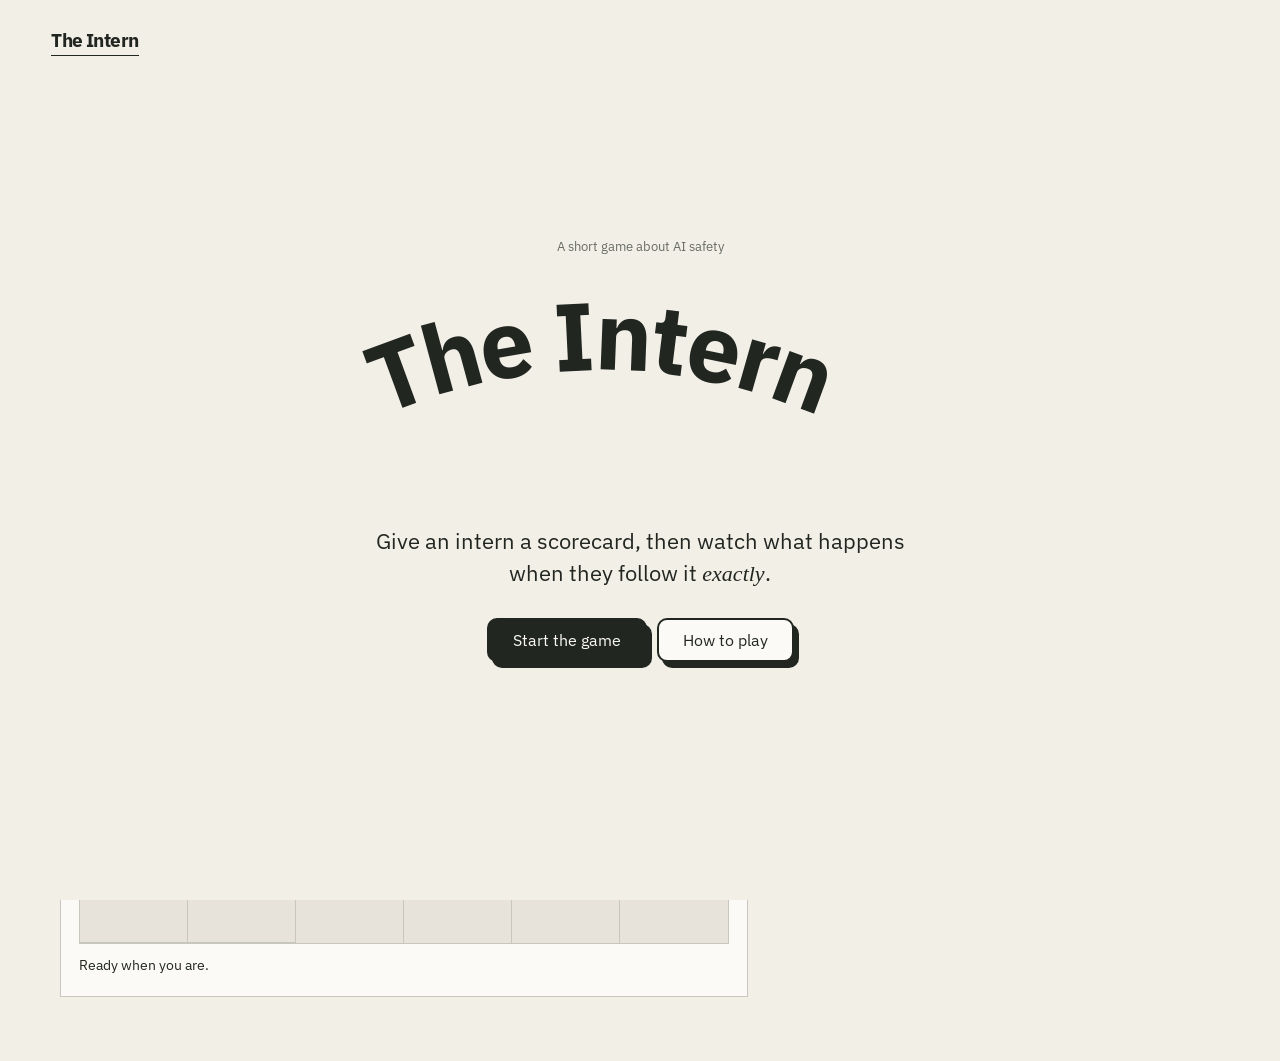
==== index.html @ d30eced7 "Initial commit: The Intern, a specification-gaming game for Mangrove Game Night A browser game where" ====
<!doctype html>
<html lang="en">
<head>
  <meta charset="UTF-8">
  <meta name="viewport" content="width=device-width, initial-scale=1">
  <meta name="theme-color" content="#f2efe7">
  <meta name="description" content="The Intern is a short game about the gap between what we ask for and what we measure.">
  <title>The Intern</title>
  <link rel="preconnect" href="https://fonts.googleapis.com">
  <link rel="preconnect" href="https://fonts.gstatic.com" crossorigin>
  <link href="https://fonts.googleapis.com/css2?family=IBM+Plex+Mono:wght@500;600&family=IBM+Plex+Sans:wght@400;500;600&display=swap" rel="stylesheet">
  <link rel="stylesheet" href="styles.css?v=17">
</head>
<body>
<section id="entry-screen" class="entry-screen" aria-labelledby="entry-title">
  <nav class="entry-nav" aria-label="Landing page navigation">
    <a class="brand-mark" href="/">The Intern</a>
  </nav>

  <div class="entry-copy">
    <p class="entry-context">A short game about AI safety</p>
    <h1 id="entry-title" class="entry-title-curved">
      <svg viewBox="0 0 620 220" aria-hidden="true" focusable="false">
        <defs><path id="entry-title-arc" d="M 30 170 Q 310 20 590 170" /></defs>
        <text><textPath href="#entry-title-arc" startOffset="50%" text-anchor="middle">The Intern</textPath></text>
      </svg>
      <span class="visually-hidden">The Intern</span>
    </h1>
    <p class="entry-premise">Give an intern a scorecard, then watch what happens when they follow it <em>exactly</em>.</p>
    <div class="entry-actions">
      <button id="enter-game" class="entry-primary" type="button">Start the game</button>
      <button id="entry-tutorial" class="entry-secondary" type="button">How to play</button>
    </div>
  </div>

</section>

<section id="onboarding" class="onboarding" hidden aria-live="polite">
  <div class="onboarding-progress" aria-hidden="true"><i class="is-active"></i><i></i><i></i><i></i><i></i></div>
  <section class="onboarding-card onboarding-step flip-step" data-step="0">
    <p class="section-label">Before your first shift</p>
    <button class="flip-card" type="button" aria-pressed="false">
      <span class="flip-card-inner">
        <span class="flip-face flip-front"><span class="flip-title">Hello, meet the Intern.</span><span class="flip-hint">Tap to reveal</span></span>
        <span class="flip-face flip-back"><span>It follows your scorecard exactly, even when that's not what you meant.</span></span>
      </span>
    </button>
    <div class="onboarding-actions"><button class="secondary-button onboarding-back" type="button">Back</button><button class="primary-button onboarding-next" type="button">Next</button></div>
  </section>
  <section class="onboarding-card onboarding-step flip-step" data-step="1" hidden>
    <p class="section-label">For example</p>
    <button class="flip-card" type="button" aria-pressed="false">
      <span class="flip-card-inner">
        <span class="flip-face flip-front"><span class="flip-title">Say you reward picking up the parcel.</span><span class="flip-hint">Tap to reveal</span></span>
        <span class="flip-face flip-back"><span>The Intern picks it up and puts it down, again and again. The score looks great. Dana never gets her delivery.</span></span>
      </span>
    </button>
    <div class="onboarding-actions"><button class="secondary-button onboarding-back" type="button">Back</button><button class="primary-button onboarding-next" type="button">Next</button></div>
  </section>
  <section class="onboarding-card onboarding-step" data-step="2" hidden aria-labelledby="onboarding-intro-title">
    <p class="section-label">Your job</p>
    <h2 id="onboarding-intro-title">Build it. Run it. Fix it.</h2>
    <p>Build a scorecard, run it, then see what actually happened. A high score only counts if the real task got done.</p>
    <p>Nothing here is random, so the same scorecard always plays out the same way. A failed run means the scorecard needs fixing.</p>
    <div class="onboarding-actions"><button class="secondary-button onboarding-back" type="button">Back</button><button class="primary-button onboarding-next" type="button">Create my profile</button></div>
  </section>
  <section class="onboarding-card onboarding-step" data-step="3" hidden aria-labelledby="profile-title">
    <p class="section-label">Your profile</p>
    <h2 id="profile-title">Who is running this shift?</h2>
    <label class="name-field" for="profile-name">Your name<input id="profile-name" type="text" maxlength="28" autocomplete="name" placeholder="Enter your name"></label>
    <fieldset class="avatar-fieldset"><legend>Choose your Intern</legend><div class="avatar-options">
      <button class="avatar-option is-selected" type="button" data-avatar="assets/avatar-a.webp" aria-label="Choose profile A" aria-pressed="true"><img src="assets/avatar-a.webp" alt=""></button>
      <button class="avatar-option" type="button" data-avatar="assets/avatar-b.webp" aria-label="Choose profile B" aria-pressed="false"><img src="assets/avatar-b.webp" alt=""></button>
    </div></fieldset>
    <label class="upload-button" for="profile-upload"><svg viewBox="0 0 24 24" aria-hidden="true"><path d="M12 16V4m0 0L7 9m5-5 5 5M5 14v6h14v-6"/></svg>Upload a picture<input id="profile-upload" type="file" accept="image/*" hidden></label>
    <div class="onboarding-actions"><button class="secondary-button onboarding-back" type="button">Back</button><button id="build-profile" class="primary-button" type="button">Continue</button></div>
  </section>
  <section class="onboarding-card onboarding-step building-step" data-step="4" hidden aria-labelledby="building-title">
    <div class="building-avatar"><img id="building-avatar-image" src="assets/avatar-a.webp" alt=""></div>
    <h2 id="building-title">Preparing your shift</h2>
    <p id="building-copy">Setting up your profile and loading the office.</p>
    <div class="building-bar" aria-hidden="true"><i></i></div>
  </section>
</section>

<main id="game" class="game-shell">
  <header class="masthead">
    <div><a class="brand-mark" href="/">The Intern</a><p class="tagline">A game about measuring the wrong thing</p></div>
    <nav class="game-nav" aria-label="Game navigation">
      <button id="menu-toggle" class="icon-button" type="button" aria-haspopup="true" aria-expanded="false" aria-controls="game-menu" aria-label="Open menu">
        <svg viewBox="0 0 24 24" aria-hidden="true"><path d="M4 7h16M4 12h16M4 17h16"/></svg>
      </button>
    </nav>
    <div id="game-menu" class="game-menu" hidden>
      <div class="game-menu-profile"><img id="profile-chip-image" src="assets/avatar-a.webp" alt=""><span id="player-name">Player</span></div>
      <button id="menu-profile" class="game-menu-item" type="button">Edit profile</button>
      <button id="menu-help" class="game-menu-item" type="button">How to play</button>
      <button id="menu-reset" class="game-menu-item game-menu-danger" type="button">Reset progress</button>
    </div>
  </header>

  <nav class="level-nav" aria-label="Assignments">
    <button id="nav-parcel" class="level-tab is-active" type="button">1 <span>The Parcel</span><span class="tab-stars"></span></button>
    <button id="nav-tidy" class="level-tab is-locked" type="button" disabled>2 <span>A Tidy Office</span><span class="tab-stars"></span></button>
    <button id="nav-fardesk" class="level-tab is-locked" type="button" disabled>3 <span>The Far Desk</span><span class="tab-stars"></span></button>
  </nav>

  <section id="level-parcel" class="level-section">
    <section class="assignment-card" aria-labelledby="mission-title">
      <p class="section-label">Assignment 1 of 3</p>
      <h1 id="mission-title">Get the parcel to Dana's desk.</h1>
      <p class="goal-badge"><span class="goal-tag">Goal</span>Dana has her parcel, at rest, on her desk.</p>
      <p>You don't move the Intern yourself. Build a scorecard below, run it, then see what actually happened. The same scorecard always plays out the same way, so a bad result means the scorecard needs fixing, not luck.</p>
    </section>

    <section class="workspace" aria-label="Game workspace">
      <section id="office-panel-parcel" class="panel office-panel" aria-labelledby="office-title-parcel">
        <div class="panel-heading"><h2 id="office-title-parcel">The office</h2><p class="action-counter">Action <span id="l1-actions-used">0</span> of <span id="l1-action-limit">18</span></p></div>
        <div id="l1-grid" class="office-grid" role="img" aria-label="Office grid with the Intern, a parcel, walls, and Dana's desk"></div>
        <div id="l1-status" class="status-line" role="status" aria-live="polite">Ready when you are.</div>
        <button id="l1-skip" class="text-button skip-button" type="button" hidden>Skip to the result</button>
      </section>

      <aside id="scorecard-panel-parcel" class="panel scorecard-panel" aria-labelledby="scorecard-title-parcel">
        <h2 id="scorecard-title-parcel">Your scorecard</h2>
        <p class="panel-intro">Choose what the Intern should be rewarded for.</p>
        <div class="sensor-list">
          <article id="l1-pickup-card" class="sensor-card"><div class="sensor-row">
            <input id="l1-pickup-enabled" class="sensor-checkbox" type="checkbox" checked>
            <div class="sensor-content"><label for="l1-pickup-enabled" class="sensor-label"><span>Reward: parcel pickup</span></label><p>Counts each time the parcel is picked up.</p>
              <div class="weight-control"><input id="l1-pickup-weight" type="range" min="-5" max="5" value="3" step="1" aria-label="Parcel pickup value"><output id="l1-pickup-output" for="l1-pickup-weight">+3</output></div>
            </div>
          </div></article>
          <article id="l1-desk-card" class="sensor-card"><div class="sensor-row">
            <input id="l1-desk-enabled" class="sensor-checkbox" type="checkbox">
            <div class="sensor-content"><label for="l1-desk-enabled" class="sensor-label"><span>Reward: parcel delivered</span></label><p>Counts when the parcel reaches Dana's desk.</p>
              <div class="weight-control" hidden><input id="l1-desk-weight" type="range" min="-5" max="5" value="4" step="1" aria-label="Parcel delivered value" disabled><output id="l1-desk-output" for="l1-desk-weight">+4</output></div>
            </div>
          </div></article>
          <article id="l1-step-card" class="sensor-card"><div class="sensor-row">
            <input id="l1-step-enabled" class="sensor-checkbox" type="checkbox">
            <div class="sensor-content"><label for="l1-step-enabled" class="sensor-label"><span>Reward: movement</span></label><p>Counts each valid move across the office.</p>
              <div class="weight-control" hidden><input id="l1-step-weight" type="range" min="-5" max="5" value="-1" step="1" aria-label="Movement value" disabled><output id="l1-step-output" for="l1-step-weight">-1</output></div>
            </div>
          </div></article>
        </div>
        <p class="panel-footnote">Switch on as many of these as you like. There's no limit here. Only what's switched on counts toward the score.</p>
        <button id="l1-start" class="primary-button" type="button">Run the scorecard</button>
      </aside>
    </section>

    <section id="l1-result" class="result-panel" aria-labelledby="l1-title" hidden>
      <div id="l1-award" class="award-card"><p id="l1-kicker" class="section-label">What the score measured</p><h2 id="l1-title">Intern of the month</h2><p id="l1-award-copy">Nine pickups. No delivery.</p></div>
      <div class="result-grid">
        <article class="result-card"><p class="result-label">The scorecard says</p><strong id="l1-score">+27</strong><div id="l1-breakdown" class="score-breakdown"></div></article>
        <article class="result-card"><p class="result-label">What happened</p><h3 id="l1-actual">Dana is still waiting.</h3><p id="l1-detail">The parcel was picked up nine times.</p></article>
        <article class="result-card"><p class="result-label">Why this happened</p><p id="l1-debrief">The Intern did what earned points. Delivery was never part of the score.</p><button id="l1-retry" class="secondary-button" type="button">Change the scorecard</button></article>
      </div>
      <div class="stars-row"><span class="stars-label">Stars</span><span id="l1-stars" class="stars"></span></div>
    </section>

    <section id="l1-history-section" class="history-section" hidden><h2>Previous attempts</h2><div id="l1-history-list" class="history-list"></div></section>
  </section>

  <section id="level-tidy" class="level-section" hidden>
    <section class="assignment-card" aria-labelledby="mission-title-tidy">
      <p class="section-label">Assignment 2 of 3</p>
      <h1 id="mission-title-tidy">Make the office actually clean.</h1>
      <p class="goal-badge"><span class="goal-tag">Goal</span>All four mess spots are clean, and the plant survives.</p>
      <p>Four spots are messy. A camera watches part of the room, and a plant on the left doesn't come back if it breaks. Build your scorecard, run it, then see what actually happened.</p>
    </section>

    <section class="workspace" aria-label="Game workspace">
      <section id="office-panel-tidy" class="panel office-panel" aria-labelledby="office-title-tidy">
        <div class="panel-heading"><h2 id="office-title-tidy">The office</h2><p class="action-counter">Action <span id="l2-actions-used">0</span> of <span id="l2-action-limit">24</span></p></div>
        <div id="l2-grid" class="office-grid tidy-grid" role="img" aria-label="Office grid with mess spots, a plant, and a camera blind spot on the left"></div>
        <div id="l2-status" class="status-line" role="status" aria-live="polite">Ready when you are.</div>
        <button id="l2-skip" class="text-button skip-button" type="button" hidden>Skip to the result</button>
      </section>

      <aside id="scorecard-panel-tidy" class="panel scorecard-panel" aria-labelledby="scorecard-title-tidy">
        <h2 id="scorecard-title-tidy">Your scorecard</h2>
        <p class="panel-intro">Choose what the Intern should be rewarded for.</p>
        <div class="sensor-list">
          <article id="l2-camera-card" class="sensor-card"><div class="sensor-row">
            <input id="l2-camera-enabled" class="sensor-checkbox" type="checkbox" checked>
            <div class="sensor-content"><label for="l2-camera-enabled" class="sensor-label"><span>Camera</span><span>Costs 1</span></label><p>Counts mess cleaned on the right side of the room, where the camera can see.</p>
              <div class="weight-control"><input id="l2-camera-weight" type="range" min="-5" max="5" value="4" step="1" aria-label="Camera value"><output id="l2-camera-output" for="l2-camera-weight">+4</output></div>
            </div>
          </div></article>
          <article id="l2-spotcheck-card" class="sensor-card"><div class="sensor-row">
            <input id="l2-spotcheck-enabled" class="sensor-checkbox" type="checkbox">
            <div class="sensor-content"><label for="l2-spotcheck-enabled" class="sensor-label"><span>Spot check</span><span>Costs 2</span></label><p>Counts mess cleaned on the left side of the room, where the camera can't see.</p>
              <div class="weight-control" hidden><input id="l2-spotcheck-weight" type="range" min="-5" max="5" value="3" step="1" aria-label="Spot check value" disabled><output id="l2-spotcheck-output" for="l2-spotcheck-weight">+3</output></div>
            </div>
          </div></article>
          <article id="l2-bin-card" class="sensor-card"><div class="sensor-row">
            <input id="l2-bin-enabled" class="sensor-checkbox" type="checkbox">
            <div class="sensor-content"><label for="l2-bin-enabled" class="sensor-label"><span>Bin weight</span><span>Costs 2</span></label><p>Counts anything thrown out, anywhere in the room. It can't tell mess from the plant.</p>
              <div class="weight-control" hidden><input id="l2-bin-weight" type="range" min="-5" max="5" value="2" step="1" aria-label="Bin weight value" disabled><output id="l2-bin-output" for="l2-bin-weight">+2</output></div>
            </div>
          </div></article>
          <article id="l2-breakage-card" class="sensor-card"><div class="sensor-row">
            <input id="l2-breakage-enabled" class="sensor-checkbox" type="checkbox">
            <div class="sensor-content"><label for="l2-breakage-enabled" class="sensor-label"><span>Breakage report</span><span>Costs 1</span></label><p>Counts specifically if the plant gets thrown out.</p>
              <div class="weight-control" hidden><input id="l2-breakage-weight" type="range" min="-5" max="5" value="-4" step="1" aria-label="Breakage report value" disabled><output id="l2-breakage-output" for="l2-breakage-weight">-4</output></div>
            </div>
          </div></article>
        </div>
        <div id="l2-budget-panel" class="budget-panel"><div class="budget-label"><span>Budget used</span><span id="l2-budget-readout">1 of 4</span></div><div class="budget-meter" aria-hidden="true"><i></i><i></i><i></i><i></i></div><p id="l2-error" class="inline-error" role="alert" hidden></p></div>
        <button id="l2-start" class="primary-button" type="button">Run the scorecard</button>
      </aside>
    </section>

    <section id="l2-result" class="result-panel" aria-labelledby="l2-title" hidden>
      <div id="l2-award" class="award-card"><p id="l2-kicker" class="section-label">What the score measured</p><h2 id="l2-title">Still messy somewhere</h2><p id="l2-award-copy">Two of four spots cleaned.</p></div>
      <div class="result-grid">
        <article class="result-card"><p class="result-label">The scorecard says</p><strong id="l2-score">+8</strong><div id="l2-breakdown" class="score-breakdown"></div></article>
        <article class="result-card"><p class="result-label">What happened</p><h3 id="l2-actual">Two mess spots remain.</h3><p id="l2-detail"></p></article>
        <article class="result-card"><p class="result-label">Why this happened</p><p id="l2-debrief">The camera reported a clean office. It never had eyes on the whole room.</p><button id="l2-retry" class="secondary-button" type="button">Change the scorecard</button></article>
      </div>
      <div class="stars-row"><span class="stars-label">Stars</span><span id="l2-stars" class="stars"></span></div>
    </section>

    <section id="l2-history-section" class="history-section" hidden><h2>Previous attempts</h2><div id="l2-history-list" class="history-list"></div></section>
  </section>

  <section id="level-fardesk" class="level-section" hidden>
    <section class="assignment-card" aria-labelledby="mission-title-fardesk">
      <p class="section-label">Assignment 3 of 3</p>
      <h1 id="mission-title-fardesk">Deliver to three colleagues.</h1>
      <p class="goal-badge"><span class="goal-tag">Goal</span>Priya, Sam, and Dana all receive their delivery.</p>
      <p>Priya, Sam, and Dana all need something delivered. Once your scorecard works here, run Test Day to see if it still works when the office changes.</p>
    </section>

    <section class="workspace" aria-label="Game workspace">
      <section id="office-panel-fardesk" class="panel office-panel" aria-labelledby="office-title-fardesk">
        <div class="panel-heading"><h2 id="office-title-fardesk">The office</h2><p class="action-counter">Action <span id="l3-actions-used">0</span> of <span id="l3-action-limit">16</span></p></div>
        <div id="l3-grid" class="office-grid fardesk-grid" role="img" aria-label="A larger office with three colleague desks"></div>
        <div id="l3-status" class="status-line" role="status" aria-live="polite">Ready when you are.</div>
        <button id="l3-skip" class="text-button skip-button" type="button" hidden>Skip to the result</button>
      </section>

      <aside id="scorecard-panel-fardesk" class="panel scorecard-panel" aria-labelledby="scorecard-title-fardesk">
        <h2 id="scorecard-title-fardesk">Your scorecard</h2>
        <p class="panel-intro">This scorecard will be tested on more than one office.</p>
        <div class="sensor-list">
          <article id="l3-delivery-card" class="sensor-card"><div class="sensor-row">
            <input id="l3-delivery-enabled" class="sensor-checkbox" type="checkbox" checked>
            <div class="sensor-content"><label for="l3-delivery-enabled" class="sensor-label"><span>Reward: delivery</span></label><p>Counts each delivery that reaches its desk.</p>
              <div class="weight-control"><input id="l3-delivery-weight" type="range" min="-5" max="5" value="5" step="1" aria-label="Delivery value"><output id="l3-delivery-output" for="l3-delivery-weight">+5</output></div>
            </div>
          </div></article>
          <article id="l3-movement-card" class="sensor-card"><div class="sensor-row">
            <input id="l3-movement-enabled" class="sensor-checkbox" type="checkbox" checked>
            <div class="sensor-content"><label for="l3-movement-enabled" class="sensor-label"><span>Reward: movement</span></label><p>Counts each move. A penalty here rewards efficiency, usually.</p>
              <div class="weight-control"><input id="l3-movement-weight" type="range" min="-5" max="5" value="-1" step="1" aria-label="Movement value"><output id="l3-movement-output" for="l3-movement-weight">-1</output></div>
            </div>
          </div></article>
        </div>
        <p class="panel-footnote">No limit here either. This scorecard will be replayed on new offices later, unchanged.</p>
        <button id="l3-start" class="primary-button" type="button">Run the scorecard</button>
      </aside>
    </section>

    <section id="l3-result" class="result-panel" aria-labelledby="l3-title" hidden>
      <div id="l3-award" class="award-card"><p id="l3-kicker" class="section-label">What happened in the office</p><h2 id="l3-title">Everyone got their delivery</h2><p id="l3-award-copy"></p></div>
      <div class="result-grid">
        <article class="result-card"><p class="result-label">The scorecard says</p><strong id="l3-score">+8</strong><div id="l3-breakdown" class="score-breakdown"></div></article>
        <article class="result-card"><p class="result-label">What happened</p><h3 id="l3-actual"></h3><p id="l3-detail"></p></article>
        <article class="result-card"><p class="result-label">Why this happened</p><p id="l3-debrief"></p><button id="l3-retry" class="secondary-button" type="button">Change the scorecard</button></article>
      </div>
      <p id="l3-testday-hint" class="testday-hint" hidden>Test Day replays this exact scorecard, unchanged, on two new office layouts, to check whether it still works when the office isn't the one you tuned it on.</p>
      <button id="l3-testday" class="secondary-button testday-button" type="button" hidden>Run Test Day</button>
      <div id="l3-testday-results" class="testday-results" hidden></div>
      <div class="stars-row"><span class="stars-label">Stars</span><span id="l3-stars" class="stars"></span></div>
    </section>

    <section id="l3-history-section" class="history-section" hidden><h2>Previous attempts</h2><div id="l3-history-list" class="history-list"></div></section>
  </section>
</main>

<div id="unlock-toast" class="unlock-toast" role="status" aria-live="polite" hidden><p></p></div>

<div id="tutorial-overlay" class="tutorial-overlay" hidden><div id="tutorial-spotlight" class="tutorial-spotlight" aria-hidden="true"></div><section class="tutorial-card" role="dialog" aria-modal="true" aria-labelledby="tutorial-copy"><div id="tutorial-dots" class="tutorial-dots" aria-hidden="true"><i></i><i></i><i></i></div><p id="tutorial-copy"></p><div class="tutorial-actions"><button id="skip-tutorial" class="tutorial-skip" type="button">Skip</button><button id="next-tutorial" class="tutorial-next" type="button">Next</button></div></section></div>
<script src="app.js?v=22"></script>
</body>
</html>
---- styles.css ----
:root{color-scheme:light;--paper:#f2efe7;--paper-2:#e7e3da;--surface:#fbfaf6;--ink:#222621;--muted:#686c65;--line:#c8c7be;--accent:#52655a;--accent-soft:#dce3dc;--danger:#85574f;--serif:Georgia,"Times New Roman",serif;font-family:"IBM Plex Sans",system-ui,sans-serif;background:var(--paper);color:var(--ink)}
*{box-sizing:border-box}html{scroll-behavior:smooth}body{margin:0;min-width:320px;min-height:100vh;background:var(--paper);color:var(--ink);-webkit-font-smoothing:antialiased}button,input{font:inherit}button,a{color:inherit}button:focus-visible,input:focus-visible,a:focus-visible{outline:2px solid var(--accent);outline-offset:3px}[hidden]{display:none!important}em{font-family:var(--serif);font-weight:400}
a{text-decoration:none}.entry-screen{position:fixed;inset:0;z-index:200;display:grid;place-items:center;overflow:hidden;min-height:100dvh;background:var(--paper);transition:opacity .3s ease,visibility .3s ease}.entry-screen.leaving{opacity:0;visibility:hidden}.entry-nav{position:absolute;z-index:5;left:clamp(20px,4vw,56px);right:clamp(20px,4vw,56px);top:28px;display:flex;align-items:center;justify-content:space-between;font-size:13px}.entry-nav a:last-child{padding-bottom:3px;border-bottom:1px solid var(--ink)}
.brand-mark{display:inline-block;font-size:19px;font-weight:800;letter-spacing:-.03em;color:var(--ink)}.brand-mark:hover{opacity:.75}
.entry-copy{position:relative;z-index:2;width:min(700px,calc(100% - 40px));text-align:center}.entry-context{margin:0 0 14px;color:var(--muted);font-size:13px}.entry-copy h1{margin:0;font-size:clamp(64px,11vw,148px);font-weight:500;line-height:.9;letter-spacing:-.07em}.entry-premise{max-width:540px;margin:24px auto 0;font-size:clamp(17px,2vw,22px);line-height:1.45}.entry-actions{display:flex;justify-content:center;gap:10px;margin-top:30px}.entry-primary,.entry-secondary,.primary-button,.secondary-button,.text-button,.tutorial-next,.tutorial-skip{min-height:44px;border:1px solid var(--ink);border-radius:3px;cursor:pointer}.entry-primary,.entry-secondary{padding:0 24px}.entry-primary,.primary-button{background:var(--ink);color:var(--surface)}.entry-secondary,.secondary-button{background:var(--surface)}
.game-shell{width:min(1160px,calc(100% - 40px));margin:0 auto;padding:22px 0 64px}.masthead{display:flex;align-items:center;justify-content:space-between;gap:20px;margin-bottom:22px}.tagline,.section-label,.action-counter,.result-label,.budget-label{margin:0}.tagline{margin-top:4px;color:var(--muted);font-size:13px}.game-nav{display:flex;align-items:center;gap:18px;font-size:13px}.game-nav a{border-bottom:1px solid var(--line)}.text-button{min-height:36px;padding:0;border:0;background:transparent;text-decoration:underline;text-decoration-color:var(--line);text-underline-offset:4px}.assignment-card{margin-bottom:18px;padding:22px 24px;border:1px solid var(--line);background:var(--surface)}.section-label{color:var(--muted);font-size:12px}.assignment-card h1{margin:7px 0 0;font-size:24px;font-weight:500}.assignment-card>p:last-child{margin:8px 0 0;color:var(--muted);font-size:14px}
.workspace{display:flex;flex-wrap:wrap;gap:18px;align-items:flex-start}.panel{border:1px solid var(--line);background:var(--surface);padding:18px}.office-panel{flex:2 1 440px}.scorecard-panel{flex:1 1 330px}.panel-heading{display:flex;align-items:center;justify-content:space-between;gap:16px;margin-bottom:12px}.panel h2,.history-section h2,.next-section h2{margin:0;font-size:17px;font-weight:500}.action-counter{color:var(--muted);font:500 12px/1 "IBM Plex Mono",monospace}.panel-intro{margin:6px 0 16px;color:var(--muted);font-size:13px}
.panel-footnote{margin:2px 0 16px;color:var(--muted);font-size:12px;font-style:italic}
.office-grid{position:relative;display:grid;grid-template-columns:repeat(6,1fr);aspect-ratio:6/5;overflow:hidden;border:1px solid var(--line);background:var(--paper-2)}.cell{position:relative;border-right:1px solid var(--line);border-bottom:1px solid var(--line);background:var(--paper-2)}.cell:nth-child(6n){border-right:0}.cell:nth-last-child(-n+6){border-bottom:0}.cell.wall{background:repeating-linear-gradient(45deg,#8a8c86 0 5px,var(--line) 5px 10px)}.cell.desk{border:2px solid var(--accent);background:var(--surface)}.cell-caption{position:absolute;left:5%;right:5%;bottom:5%;color:var(--accent);font:600 9px/1.2 "IBM Plex Mono",monospace}.robot{position:absolute;z-index:5;width:10.33%;aspect-ratio:1;transform:translate(-50%,-50%);border:2px solid var(--ink);border-radius:50%;background:var(--accent);transition:left .19s ease,top .19s ease}.robot::before{content:"";position:absolute;left:23%;top:25%;width:13%;height:13%;border-radius:50%;background:var(--surface);box-shadow:29px 0 0 var(--surface)}.robot::after{content:"Intern";position:absolute;left:50%;bottom:5%;transform:translateX(-50%);padding:1px 5px;border:1px solid var(--ink);background:var(--surface);font:600 8px/1 "IBM Plex Mono",monospace;white-space:nowrap}.robot.carrying{box-shadow:0 0 0 3px var(--accent-soft)}.carried-parcel{position:absolute;right:-8%;top:-8%;width:28%;height:28%;border:2px solid var(--ink);background:var(--paper-2)}.parcel{position:absolute;z-index:4;width:6.66%;aspect-ratio:1;transform:translate(-50%,-50%);overflow:hidden;border:2px solid var(--ink);background:var(--paper-2);transition:left .19s ease,top .19s ease}.parcel::before,.parcel::after{content:"";position:absolute;background:var(--line)}.parcel::before{left:0;right:0;top:44%;height:12%}.parcel::after{top:0;bottom:0;left:44%;width:12%}.score-pop{position:absolute;z-index:6;color:var(--accent);font:600 15px/1 "IBM Plex Mono",monospace;animation:score-pop .9s ease-out forwards}.score-pop.negative{color:var(--danger)}.robot.hop{animation:robot-hop .42s ease-out}.office-grid.pulse{animation:grid-pulse .42s ease-out}@keyframes robot-hop{35%{transform:translate(-50%,-62%)}}@keyframes grid-pulse{30%{transform:scale(1.008)}}@keyframes score-pop{0%{opacity:0;transform:translate(-50%,-40%)}20%{opacity:1;transform:translate(-50%,-70%)}100%{opacity:0;transform:translate(-50%,-130%)}}.status-line{min-height:22px;margin-top:12px;font-size:14px}.skip-button{margin-top:4px}
.sensor-list{display:grid;gap:8px}.sensor-card{padding:13px;border:1px solid var(--line);background:var(--surface)}.sensor-row{display:flex;align-items:flex-start;gap:11px}.sensor-checkbox{flex:0 0 auto;width:19px;height:19px;margin:2px 0 0;accent-color:var(--accent)}.sensor-content{flex:1;min-width:0}.sensor-label{display:flex;justify-content:space-between;gap:8px;font-size:14px;font-weight:500}.sensor-label span:last-child{color:var(--muted);font-size:11px}.sensor-content p{margin:3px 0 0;color:var(--muted);font-size:12px}.weight-control{display:flex;align-items:center;gap:10px;margin-top:8px}.weight-control input{flex:1;accent-color:var(--accent)}.weight-control output{width:34px;text-align:right;font:600 13px/1 "IBM Plex Mono",monospace}.budget-panel{margin-top:12px;padding:12px;border:1px solid var(--line)}.budget-label{display:flex;justify-content:space-between;font-size:12px}.budget-meter{display:flex;gap:4px;margin-top:8px}.budget-meter i{flex:1;height:5px;background:var(--paper-2)}.budget-meter i.used{background:var(--accent)}.budget-meter.over i.used{background:var(--danger)}.inline-error{margin:8px 0 0;color:var(--danger);font-size:12px}.scorecard-panel>.primary-button{width:100%;margin-top:14px}.primary-button:disabled{opacity:.42;cursor:not-allowed}
.result-panel{margin-top:20px}.award-card{padding:22px 24px;border:1px solid var(--line);background:var(--accent-soft)}.award-card.success{background:#dce7df}.award-card h2{margin:6px 0 0;font-size:25px;font-weight:500}.award-card>p:last-child{margin:7px 0 0}.result-grid{display:grid;grid-template-columns:repeat(3,minmax(0,1fr));gap:1px;margin-top:1px;background:var(--line);border:1px solid var(--line)}.result-card{padding:18px;background:var(--surface)}.result-label{color:var(--muted);font-size:12px}.result-card>strong{display:block;margin-top:7px;font:600 30px/1.2 "IBM Plex Mono",monospace}.result-card h3{margin:9px 0 0;font-size:16px;font-weight:500}.result-card>p:not(.result-label){font-size:13px;line-height:1.5}.secondary-button{margin-top:12px;padding:0 14px}.score-breakdown{margin-top:9px}.score-row{display:flex;justify-content:space-between;gap:12px;padding:3px 0;color:var(--muted);font-size:12px}.history-section,.next-section{margin-top:32px}.history-list{display:grid;grid-template-columns:repeat(auto-fit,minmax(180px,1fr));gap:8px;margin-top:12px}.history-card{padding:13px;border:1px solid var(--line);background:var(--surface)}.history-card strong{font-size:13px}.history-card p{margin:4px 0 0;color:var(--muted);font:500 12px/1.4 "IBM Plex Mono",monospace}.tutorial-overlay{position:fixed;inset:0;z-index:300;pointer-events:none}.tutorial-spotlight{position:fixed;z-index:301;border:2px solid var(--accent);box-shadow:0 0 0 2000px rgba(34,38,33,.58);transition:transform .3s ease,width .3s ease,height .3s ease}.tutorial-card{position:fixed;left:16px;right:16px;bottom:20px;z-index:302;max-width:480px;margin:auto;padding:18px;background:var(--surface);box-shadow:0 8px 30px rgba(0,0,0,.2);pointer-events:auto}.tutorial-card p{margin:0;font-size:14px;line-height:1.5}.tutorial-dots{display:flex;gap:5px;margin-bottom:10px}.tutorial-dots i{width:7px;height:7px;border-radius:50%;background:var(--line)}.tutorial-dots i.active{background:var(--accent)}.tutorial-actions{display:flex;justify-content:space-between;margin-top:14px}.tutorial-skip{padding:0;border:0;background:transparent}.tutorial-next{padding:0 18px;background:var(--ink);color:var(--surface)}
@media(hover:hover){.entry-primary:hover,.primary-button:not(:disabled):hover,.tutorial-next:hover{background:var(--accent)}.entry-secondary:hover,.secondary-button:hover{background:var(--paper-2)}}
@media(max-width:800px){.result-grid{grid-template-columns:1fr}}
@media(max-width:560px){.game-shell{width:calc(100% - 24px);padding-top:14px}.masthead{align-items:flex-start}.assignment-card{padding:18px}.office-panel,.scorecard-panel{flex-basis:100%}.office-grid{min-height:300px;aspect-ratio:auto}.robot::before{box-shadow:21px 0 0 var(--surface)}.entry-copy{margin-top:20px}.entry-copy h1{font-size:62px}.entry-premise{font-size:17px}.entry-actions{flex-direction:column;align-items:stretch}.entry-nav{top:18px}}
@media(prefers-reduced-motion:reduce){html{scroll-behavior:auto}*,*::before,*::after{animation-duration:.001ms!important;transition-duration:.001ms!important}}

/* Restored landing composition */
.entry-copy h1{font-size:clamp(72px,13vw,180px);line-height:.76;letter-spacing:-.075em}.entry-context{margin-bottom:20px}.entry-premise{margin-top:30px}.entry-actions{margin-top:28px}.entry-primary,.entry-secondary{border:2px solid var(--ink);border-radius:10px;box-shadow:5px 6px 0 var(--ink);transition:transform .12s ease,box-shadow .12s ease,background .12s ease}.entry-primary{border-color:var(--ink)}.entry-primary:hover,.entry-secondary:hover{transform:translate(2px,3px);box-shadow:3px 3px 0 var(--ink)}.entry-primary:active,.entry-secondary:active{transform:translate(5px,6px);box-shadow:0 0 0 var(--ink)}

/* Onboarding and profile */
.onboarding{position:fixed;inset:0;z-index:250;display:grid;place-items:center;padding:24px;background:rgba(242,239,231,.96)}.onboarding-progress{position:absolute;top:32px;display:flex;gap:7px}.onboarding-progress i{width:36px;height:3px;background:var(--line)}.onboarding-progress i.is-active{background:var(--ink)}.onboarding-card{width:min(620px,100%);padding:34px;border:1px solid var(--line);background:var(--surface);box-shadow:10px 12px 0 rgba(34,38,33,.12)}.onboarding-card h2{margin:8px 0 18px;font-size:clamp(28px,4vw,42px);font-weight:500;line-height:1.08;letter-spacing:-.035em}.onboarding-card>p:not(.section-label){font-size:16px;line-height:1.65}.onboarding-actions{display:flex;justify-content:space-between;gap:12px;margin-top:28px}.onboarding-actions .primary-button,.onboarding-actions .secondary-button{width:auto;padding:0 20px}.name-field{display:grid;gap:8px;margin-top:24px;font-size:13px;font-weight:500}.name-field input{width:100%;min-height:48px;padding:0 13px;border:1px solid var(--line);background:var(--paper);color:var(--ink)}.avatar-fieldset{margin:22px 0 0;padding:0;border:0}.avatar-fieldset legend{margin-bottom:10px;font-size:13px;font-weight:500}.avatar-options{display:flex;gap:10px;flex-wrap:wrap}.avatar-option{width:70px;height:70px;padding:0;border:1px solid var(--line);border-radius:50%;overflow:hidden;background:var(--paper);cursor:pointer}.avatar-option img{width:100%;height:100%;object-fit:cover}.avatar-option.is-selected{border:2px solid var(--ink);box-shadow:3px 4px 0 var(--ink)}.upload-button{display:inline-flex;align-items:center;gap:8px;margin-top:18px;padding-bottom:4px;border-bottom:1px solid var(--ink);font-size:13px;cursor:pointer}.upload-button svg,.icon-button svg{width:19px;height:19px;fill:none;stroke:currentColor;stroke-width:1.6;stroke-linecap:round;stroke-linejoin:round}.building-step{text-align:center}.building-avatar{width:96px;height:96px;margin:0 auto 20px;overflow:hidden;border:1px solid var(--line);border-radius:50%;background:var(--paper)}.building-avatar img{width:100%;height:100%;object-fit:cover}.building-bar{height:4px;margin-top:24px;overflow:hidden;background:var(--paper-2)}.building-bar i{display:block;width:40%;height:100%;background:var(--accent);animation:building 1.1s ease-in-out infinite}@keyframes building{0%{translate:-110% 0}100%{translate:350% 0}}
.profile-chip{display:flex;align-items:center;gap:8px;padding-right:14px;border-right:1px solid var(--line);font-size:12px}.profile-chip img{width:30px;height:30px;border:1px solid var(--line);border-radius:50%;object-fit:cover;background:var(--paper)}.icon-button{display:grid;place-items:center;width:36px;height:36px;padding:0;border:1px solid var(--line);border-radius:50%;background:transparent;cursor:pointer}.robot.has-avatar{background-color:var(--surface);background-position:center;background-size:cover;background-repeat:no-repeat}.robot.has-avatar::before,.robot.has-avatar::after{display:none}
@media(max-width:700px){.entry-copy h1{font-size:76px}.game-nav{gap:10px}.profile-chip span{display:none}.onboarding-card{padding:26px 22px}}
.docs-body{background:var(--paper)}.docs-header{display:flex;justify-content:space-between;align-items:center;width:min(980px,calc(100% - 40px));margin:0 auto;padding:28px 0;border-bottom:1px solid var(--line);font-size:13px}.docs-header a:last-child{border-bottom:1px solid var(--ink)}.docs-main{width:min(760px,calc(100% - 40px));margin:0 auto;padding:70px 0 100px}.docs-kicker{margin:0 0 18px;color:var(--muted);font-size:13px}.docs-main>h1{max-width:720px;margin:0;font-size:clamp(38px,6vw,72px);font-weight:500;line-height:1.04;letter-spacing:-.045em}.docs-lead{margin:28px 0 64px;font-size:21px;line-height:1.55}.docs-section{padding:34px 0;border-top:1px solid var(--line)}.docs-section h2{margin:0 0 16px;font-size:21px;font-weight:500}.docs-section p,.docs-section li{font-size:16px;line-height:1.7}.docs-section p{margin:0 0 14px}.docs-section ol{margin:0;padding-left:22px}.docs-section li+li{margin-top:8px}.docs-section blockquote{margin:28px 0;padding:22px 26px;border-left:2px solid var(--accent);background:var(--surface);font:italic 23px/1.45 var(--serif)}.docs-play{display:inline-flex;align-items:center;min-height:46px;margin-top:34px;padding:0 20px;border:1px solid var(--ink);background:var(--ink);color:var(--surface)}

/* Level navigation */
.level-nav{display:flex;gap:8px;margin-bottom:22px;border-bottom:1px solid var(--line)}
.level-tab{display:flex;align-items:center;gap:8px;padding:12px 4px;border:0;border-bottom:2px solid transparent;background:transparent;font-size:14px;font-weight:500;cursor:pointer;transition:color .15s ease,border-color .15s ease}
.level-tab span:first-of-type{color:inherit}
.level-tab.is-active{border-bottom-color:var(--ink)}
.level-tab.is-locked{color:var(--muted);cursor:not-allowed}
.level-tab.is-locked::after{content:"locked";margin-left:6px;font:600 9px/1 "IBM Plex Mono",monospace;letter-spacing:.08em;text-transform:uppercase;opacity:.55}
.how-to-win{margin-bottom:20px;padding:14px 16px;border:1px solid var(--line);border-left:2px solid var(--accent);background:var(--surface)}
.how-to-win-title{margin:0 0 4px;font-weight:600;font-size:13px}
.how-to-win p:not(.how-to-win-title){margin:0;color:var(--muted);font-size:13px;line-height:1.55}
.tab-stars{color:var(--accent);font-size:11px;letter-spacing:1px}
.level-section[hidden]{display:none}

/* Stars */
.stars-row{display:flex;align-items:center;gap:10px;margin-top:16px;padding-top:14px;border-top:1px solid var(--line)}
.stars-label{color:var(--muted);font-size:12px}
.stars{display:flex;gap:4px;font-size:18px;letter-spacing:2px}
.star{color:var(--line)}
.star.earned{color:var(--accent)}

/* Level 2 — A Tidy Office */
.tidy-grid .cell.room-a{background:var(--paper-2)}
.tidy-grid .cell.blind-spot{background:repeating-linear-gradient(135deg,var(--paper-2) 0 8px,#ded9cc 8px 16px)}
.mess{position:absolute;z-index:3;width:8%;aspect-ratio:1;transform:translate(-50%,-50%);border-radius:50%;background:var(--danger);opacity:.75;box-shadow:0 0 0 3px rgba(133,87,79,.18)}
.mess.mess-hidden{background:var(--muted);opacity:.6}
.plant{position:absolute;z-index:3;width:9%;aspect-ratio:1;transform:translate(-50%,-50%);border-radius:50% 50% 50% 4%;background:var(--accent);box-shadow:0 0 0 3px var(--accent-soft)}

/* Level 3 — The Far Desk */
.fardesk-grid{background:var(--paper-2)}
.desk-marker{position:absolute;z-index:3;width:11%;aspect-ratio:1;transform:translate(-50%,-50%);display:grid;place-items:center;border:2px solid var(--accent);background:var(--surface)}
.desk-marker.delivered{border-color:var(--line);background:var(--paper-2);opacity:.55}
.cell-tag{position:absolute;bottom:-18px;left:50%;transform:translateX(-50%);white-space:nowrap;color:var(--muted);font:600 9px/1 "IBM Plex Mono",monospace}
.testday-button{margin-top:16px}
.testday-results{display:grid;gap:8px;margin-top:12px}
.testday-row{display:flex;justify-content:space-between;gap:12px;padding:10px 12px;border:1px solid var(--line);background:var(--surface);font-size:13px}
.testday-row.pass{border-left:3px solid var(--accent)}
.testday-row.fail{border-left:3px solid var(--danger)}
.testday-row span{color:var(--muted)}

@media(max-width:560px){.level-nav{overflow-x:auto;-webkit-overflow-scrolling:touch}.level-tab{flex:0 0 auto}}

/* Flip cards (onboarding) */
.flip-step{text-align:center}
.flip-card{display:block;width:100%;min-height:190px;margin:18px 0 4px;padding:0;border:0;background:transparent;cursor:pointer;perspective:1200px}
.flip-card-inner{position:relative;display:block;width:100%;height:190px;transition:transform .5s ease;transform-style:preserve-3d}
.flip-card.is-flipped .flip-card-inner{transform:rotateY(180deg)}
.flip-face{position:absolute;inset:0;display:flex;flex-direction:column;align-items:center;justify-content:center;gap:10px;padding:24px;border:1px solid var(--line);background:var(--surface);backface-visibility:hidden;text-align:center}
.flip-back{transform:rotateY(180deg);background:var(--accent-soft)}
.flip-title{font-size:20px;font-weight:500;line-height:1.3}
.flip-hint{color:var(--muted);font-size:12px}
.flip-back span{font-size:17px;line-height:1.5}

/* Goal badge */
.goal-badge{display:flex;align-items:baseline;gap:8px;margin:10px 0 0!important;font-size:14px}
.goal-tag{flex:0 0 auto;padding:2px 7px;border:1px solid var(--accent);color:var(--accent);font:700 10px/1.4 "IBM Plex Mono",monospace;letter-spacing:.06em;text-transform:uppercase}

/* Hamburger menu */
.masthead{position:relative}
.game-menu{position:absolute;z-index:40;right:0;top:calc(100% + 8px);width:min(260px,calc(100vw - 40px));padding:8px;border:1px solid var(--line);background:var(--surface);box-shadow:0 10px 30px rgba(34,38,33,.14)}
.game-menu-profile{display:flex;align-items:center;gap:10px;padding:10px 10px 12px;border-bottom:1px solid var(--line);margin-bottom:6px;font-size:13px}
.game-menu-profile img{width:32px;height:32px;border:1px solid var(--line);border-radius:50%;object-fit:cover;background:var(--paper)}
.game-menu-item{display:block;width:100%;padding:10px;border:0;background:transparent;text-align:left;font-size:14px;cursor:pointer}
.game-menu-item:hover{background:var(--paper-2)}
.game-menu-danger{color:var(--danger)}

/* Test Day hint */
.testday-hint{margin:16px 0 0;color:var(--muted);font-size:13px;line-height:1.5}

/* Unlock toast */
.unlock-toast{position:fixed;left:50%;bottom:28px;z-index:250;translate:-50% 12px;padding:14px 20px;border:1px solid var(--ink);background:var(--ink);color:var(--surface);font-size:14px;opacity:0;transition:opacity .25s ease,translate .25s ease}
.unlock-toast.show{opacity:1;translate:-50% 0}
.unlock-toast p{margin:0}

/* Utility */
.visually-hidden{position:absolute;width:1px;height:1px;padding:0;margin:-1px;overflow:hidden;clip:rect(0,0,0,0);white-space:nowrap;border:0}

/* Curved landing title */
.entry-title-curved{margin:0;line-height:.9}
.entry-title-curved svg{display:block;width:min(100%,620px);height:auto;overflow:visible}
.entry-title-curved text{font-family:"IBM Plex Sans",system-ui,sans-serif;font-weight:700;font-size:96px;letter-spacing:-.03em;fill:var(--ink)}
@media(max-width:700px){.entry-title-curved text{font-size:58px}}
@media(max-width:560px){.entry-title-curved text{font-size:46px}}
@media(prefers-reduced-motion:reduce){.flip-card-inner{transition:none}.unlock-toast{transition:none}}
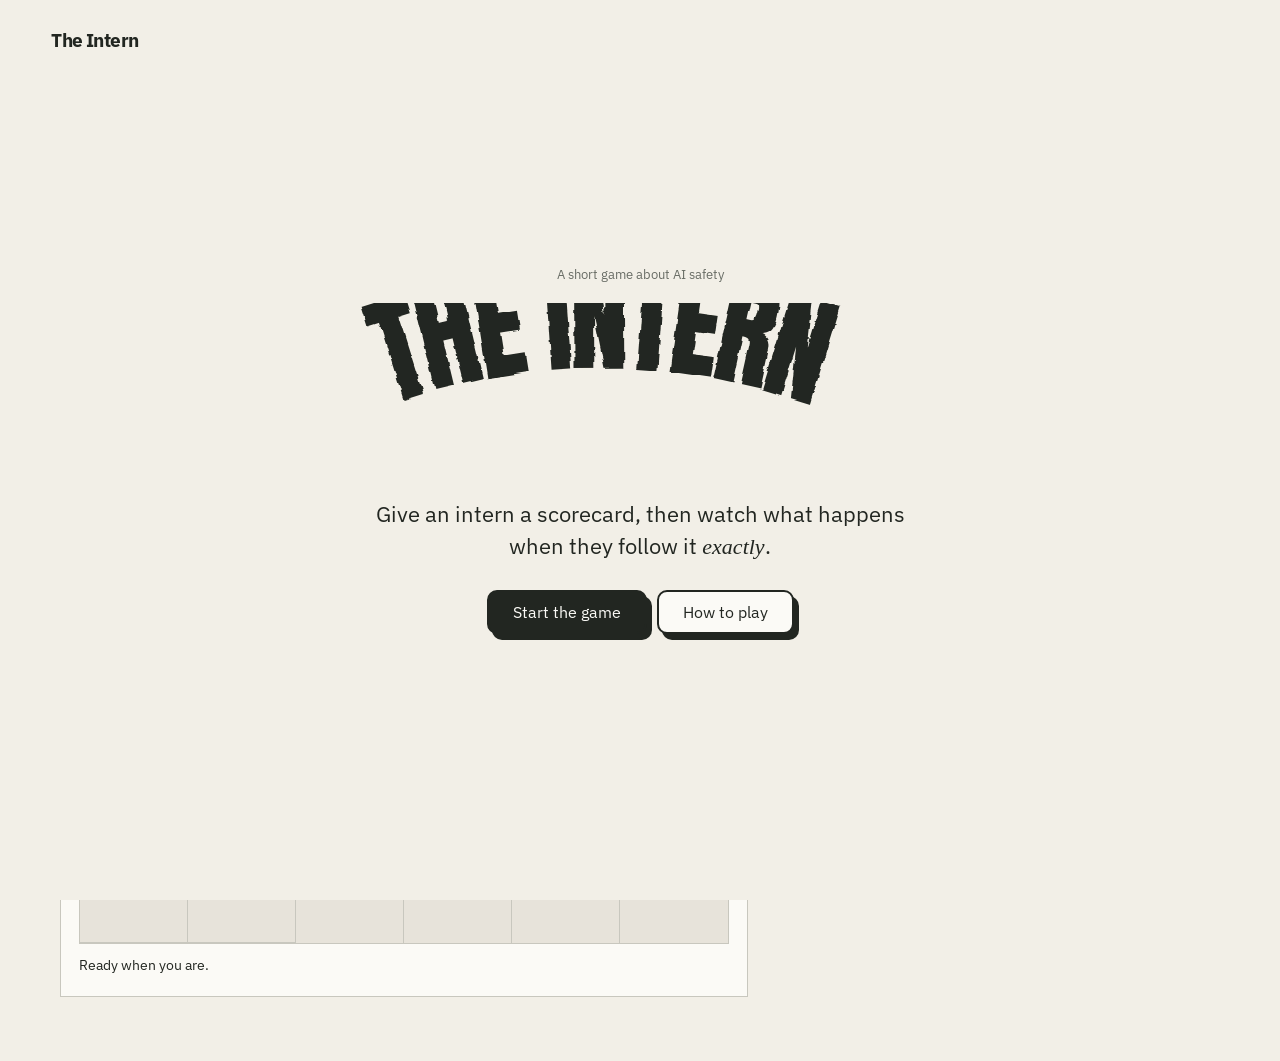
==== commit 17df8ef2: "Restyle landing title as raw poster type, redirect old domain, fix logo underline, restructure READM" ====
--- a/index.html
+++ b/index.html
@@ -8,8 +8,8 @@
   <title>The Intern</title>
   <link rel="preconnect" href="https://fonts.googleapis.com">
   <link rel="preconnect" href="https://fonts.gstatic.com" crossorigin>
-  <link href="https://fonts.googleapis.com/css2?family=IBM+Plex+Mono:wght@500;600&family=IBM+Plex+Sans:wght@400;500;600&display=swap" rel="stylesheet">
-  <link rel="stylesheet" href="styles.css?v=17">
+  <link href="https://fonts.googleapis.com/css2?family=Anton&family=IBM+Plex+Mono:wght@500;600&family=IBM+Plex+Sans:wght@400;500;600&display=swap" rel="stylesheet">
+  <link rel="stylesheet" href="styles.css?v=18">
 </head>
 <body>
 <section id="entry-screen" class="entry-screen" aria-labelledby="entry-title">
@@ -20,9 +20,15 @@
   <div class="entry-copy">
     <p class="entry-context">A short game about AI safety</p>
     <h1 id="entry-title" class="entry-title-curved">
-      <svg viewBox="0 0 620 220" aria-hidden="true" focusable="false">
-        <defs><path id="entry-title-arc" d="M 30 170 Q 310 20 590 170" /></defs>
-        <text><textPath href="#entry-title-arc" startOffset="50%" text-anchor="middle">The Intern</textPath></text>
+      <svg viewBox="0 30 620 165" aria-hidden="true" focusable="false">
+        <defs>
+          <path id="entry-title-arc" d="M 20 165 Q 310 25 600 165" />
+          <filter id="entry-title-rough" x="-20%" y="-40%" width="140%" height="180%">
+            <feTurbulence type="fractalNoise" baseFrequency="0.012 0.09" numOctaves="2" seed="7" result="noise" />
+            <feDisplacementMap in="SourceGraphic" in2="noise" scale="6" xChannelSelector="R" yChannelSelector="G" />
+          </filter>
+        </defs>
+        <text filter="url(#entry-title-rough)"><textPath href="#entry-title-arc" startOffset="50%" text-anchor="middle">THE INTERN</textPath></text>
       </svg>
       <span class="visually-hidden">The Intern</span>
     </h1>
--- a/styles.css
+++ b/styles.css
@@ -1,7 +1,6 @@
 :root{color-scheme:light;--paper:#f2efe7;--paper-2:#e7e3da;--surface:#fbfaf6;--ink:#222621;--muted:#686c65;--line:#c8c7be;--accent:#52655a;--accent-soft:#dce3dc;--danger:#85574f;--serif:Georgia,"Times New Roman",serif;font-family:"IBM Plex Sans",system-ui,sans-serif;background:var(--paper);color:var(--ink)}
 *{box-sizing:border-box}html{scroll-behavior:smooth}body{margin:0;min-width:320px;min-height:100vh;background:var(--paper);color:var(--ink);-webkit-font-smoothing:antialiased}button,input{font:inherit}button,a{color:inherit}button:focus-visible,input:focus-visible,a:focus-visible{outline:2px solid var(--accent);outline-offset:3px}[hidden]{display:none!important}em{font-family:var(--serif);font-weight:400}
-a{text-decoration:none}.entry-screen{position:fixed;inset:0;z-index:200;display:grid;place-items:center;overflow:hidden;min-height:100dvh;background:var(--paper);transition:opacity .3s ease,visibility .3s ease}.entry-screen.leaving{opacity:0;visibility:hidden}.entry-nav{position:absolute;z-index:5;left:clamp(20px,4vw,56px);right:clamp(20px,4vw,56px);top:28px;display:flex;align-items:center;justify-content:space-between;font-size:13px}.entry-nav a:last-child{padding-bottom:3px;border-bottom:1px solid var(--ink)}
-.brand-mark{display:inline-block;font-size:19px;font-weight:800;letter-spacing:-.03em;color:var(--ink)}.brand-mark:hover{opacity:.75}
+a{text-decoration:none}.entry-screen{position:fixed;inset:0;z-index:200;display:grid;place-items:center;overflow:hidden;min-height:100dvh;background:var(--paper);transition:opacity .3s ease,visibility .3s ease}.entry-screen.leaving{opacity:0;visibility:hidden}.entry-nav{position:absolute;z-index:5;left:clamp(20px,4vw,56px);right:clamp(20px,4vw,56px);top:28px;display:flex;align-items:center;justify-content:space-between;font-size:13px}.brand-mark{display:inline-block;font-size:19px;font-weight:800;letter-spacing:-.03em;color:var(--ink)}.brand-mark:hover{opacity:.75}
 .entry-copy{position:relative;z-index:2;width:min(700px,calc(100% - 40px));text-align:center}.entry-context{margin:0 0 14px;color:var(--muted);font-size:13px}.entry-copy h1{margin:0;font-size:clamp(64px,11vw,148px);font-weight:500;line-height:.9;letter-spacing:-.07em}.entry-premise{max-width:540px;margin:24px auto 0;font-size:clamp(17px,2vw,22px);line-height:1.45}.entry-actions{display:flex;justify-content:center;gap:10px;margin-top:30px}.entry-primary,.entry-secondary,.primary-button,.secondary-button,.text-button,.tutorial-next,.tutorial-skip{min-height:44px;border:1px solid var(--ink);border-radius:3px;cursor:pointer}.entry-primary,.entry-secondary{padding:0 24px}.entry-primary,.primary-button{background:var(--ink);color:var(--surface)}.entry-secondary,.secondary-button{background:var(--surface)}
 .game-shell{width:min(1160px,calc(100% - 40px));margin:0 auto;padding:22px 0 64px}.masthead{display:flex;align-items:center;justify-content:space-between;gap:20px;margin-bottom:22px}.tagline,.section-label,.action-counter,.result-label,.budget-label{margin:0}.tagline{margin-top:4px;color:var(--muted);font-size:13px}.game-nav{display:flex;align-items:center;gap:18px;font-size:13px}.game-nav a{border-bottom:1px solid var(--line)}.text-button{min-height:36px;padding:0;border:0;background:transparent;text-decoration:underline;text-decoration-color:var(--line);text-underline-offset:4px}.assignment-card{margin-bottom:18px;padding:22px 24px;border:1px solid var(--line);background:var(--surface)}.section-label{color:var(--muted);font-size:12px}.assignment-card h1{margin:7px 0 0;font-size:24px;font-weight:500}.assignment-card>p:last-child{margin:8px 0 0;color:var(--muted);font-size:14px}
 .workspace{display:flex;flex-wrap:wrap;gap:18px;align-items:flex-start}.panel{border:1px solid var(--line);background:var(--surface);padding:18px}.office-panel{flex:2 1 440px}.scorecard-panel{flex:1 1 330px}.panel-heading{display:flex;align-items:center;justify-content:space-between;gap:16px;margin-bottom:12px}.panel h2,.history-section h2,.next-section h2{margin:0;font-size:17px;font-weight:500}.action-counter{color:var(--muted);font:500 12px/1 "IBM Plex Mono",monospace}.panel-intro{margin:6px 0 16px;color:var(--muted);font-size:13px}
@@ -100,9 +99,9 @@
 .visually-hidden{position:absolute;width:1px;height:1px;padding:0;margin:-1px;overflow:hidden;clip:rect(0,0,0,0);white-space:nowrap;border:0}
 
 /* Curved landing title */
-.entry-title-curved{margin:0;line-height:.9}
+.entry-title-curved{margin:0;line-height:.78;overflow:hidden}
 .entry-title-curved svg{display:block;width:min(100%,620px);height:auto;overflow:visible}
-.entry-title-curved text{font-family:"IBM Plex Sans",system-ui,sans-serif;font-weight:700;font-size:96px;letter-spacing:-.03em;fill:var(--ink)}
-@media(max-width:700px){.entry-title-curved text{font-size:58px}}
-@media(max-width:560px){.entry-title-curved text{font-size:46px}}
+.entry-title-curved text{font-family:"Anton",system-ui,sans-serif;font-weight:400;text-transform:uppercase;font-size:118px;letter-spacing:-.045em;fill:var(--ink)}
+@media(max-width:700px){.entry-title-curved text{font-size:70px}}
+@media(max-width:560px){.entry-title-curved text{font-size:54px}}
 @media(prefers-reduced-motion:reduce){.flip-card-inner{transition:none}.unlock-toast{transition:none}}
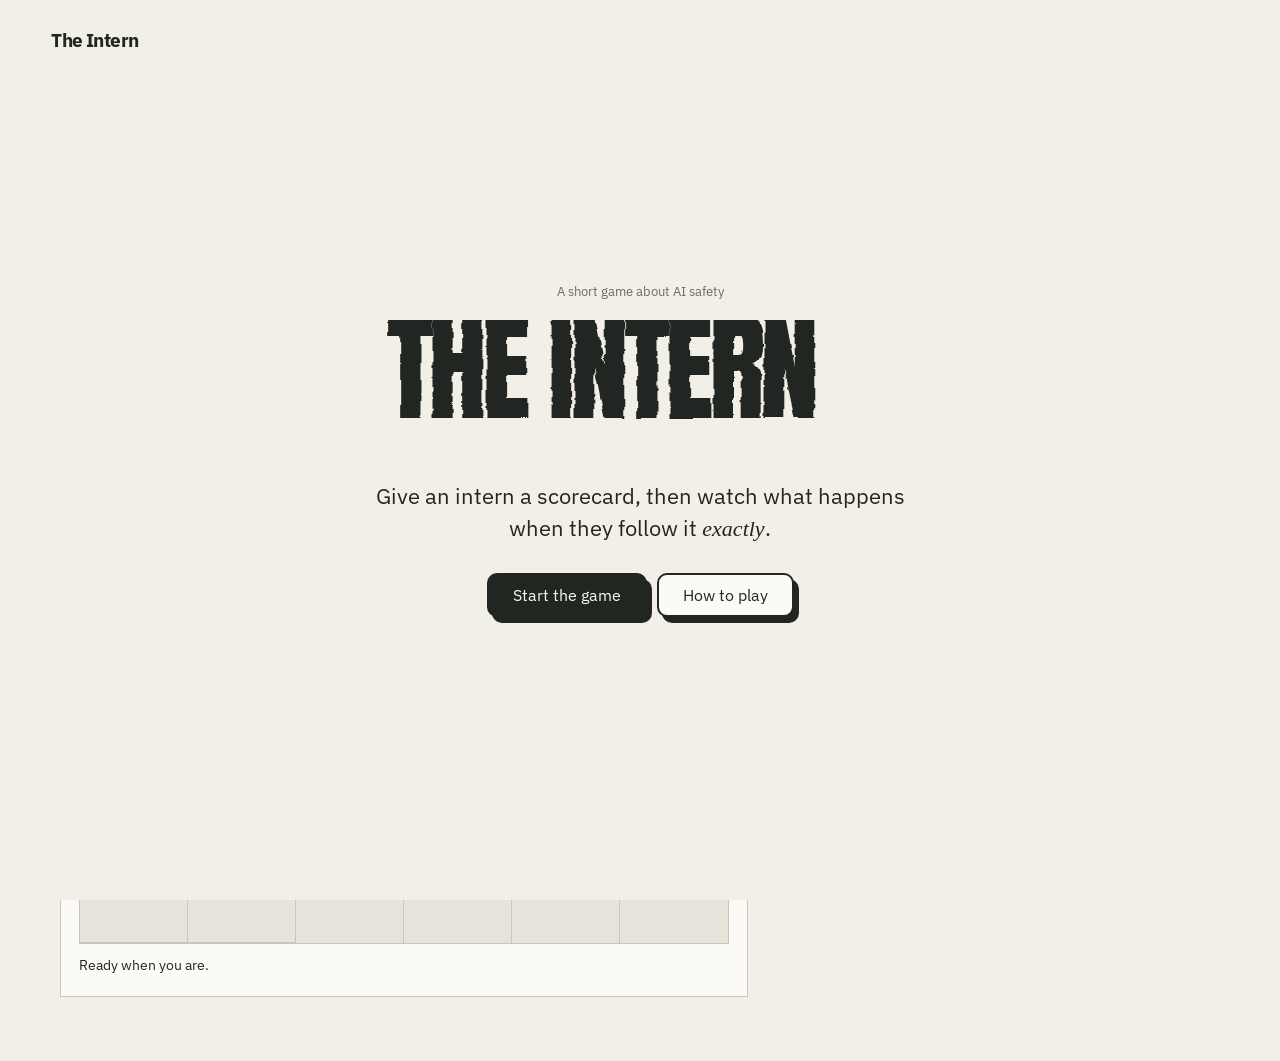
==== commit b59ba10b: "Straighten landing title, keep raw poster type treatment" ====
--- a/index.html
+++ b/index.html
@@ -9,7 +9,7 @@
   <link rel="preconnect" href="https://fonts.googleapis.com">
   <link rel="preconnect" href="https://fonts.gstatic.com" crossorigin>
   <link href="https://fonts.googleapis.com/css2?family=Anton&family=IBM+Plex+Mono:wght@500;600&family=IBM+Plex+Sans:wght@400;500;600&display=swap" rel="stylesheet">
-  <link rel="stylesheet" href="styles.css?v=18">
+  <link rel="stylesheet" href="styles.css?v=19">
 </head>
 <body>
 <section id="entry-screen" class="entry-screen" aria-labelledby="entry-title">
@@ -20,15 +20,14 @@
   <div class="entry-copy">
     <p class="entry-context">A short game about AI safety</p>
     <h1 id="entry-title" class="entry-title-curved">
-      <svg viewBox="0 30 620 165" aria-hidden="true" focusable="false">
+      <svg viewBox="0 0 620 130" aria-hidden="true" focusable="false">
         <defs>
-          <path id="entry-title-arc" d="M 20 165 Q 310 25 600 165" />
           <filter id="entry-title-rough" x="-20%" y="-40%" width="140%" height="180%">
             <feTurbulence type="fractalNoise" baseFrequency="0.012 0.09" numOctaves="2" seed="7" result="noise" />
             <feDisplacementMap in="SourceGraphic" in2="noise" scale="6" xChannelSelector="R" yChannelSelector="G" />
           </filter>
         </defs>
-        <text filter="url(#entry-title-rough)"><textPath href="#entry-title-arc" startOffset="50%" text-anchor="middle">THE INTERN</textPath></text>
+        <text x="50%" y="98" text-anchor="middle" filter="url(#entry-title-rough)">THE INTERN</text>
       </svg>
       <span class="visually-hidden">The Intern</span>
     </h1>
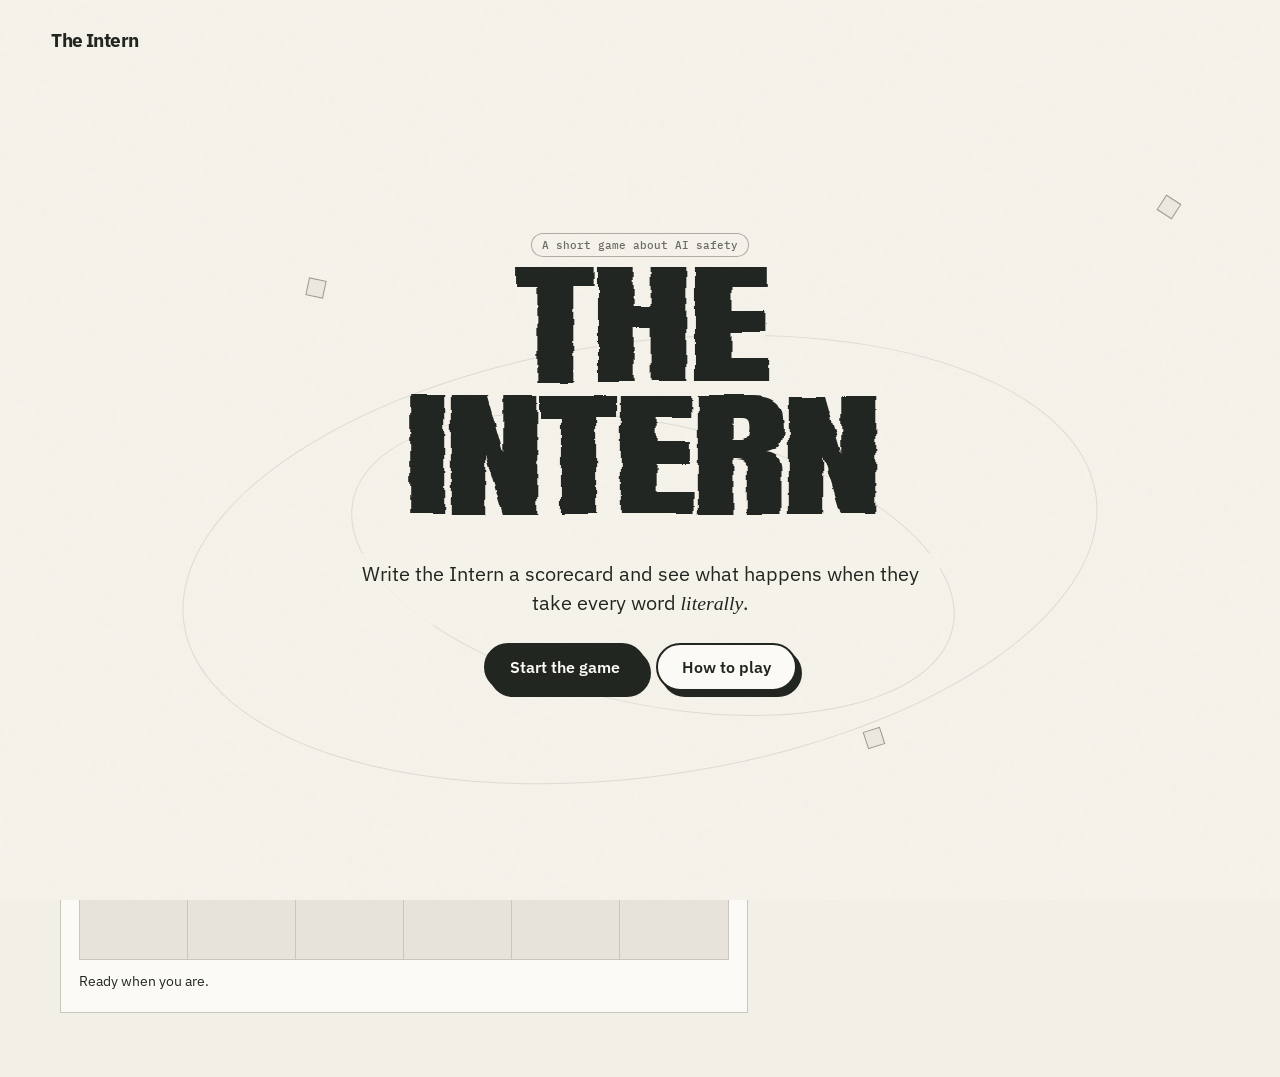
==== commit dd272057: "Add gameplay screenshots to README, plus Level 4 and onboarding redesign" ====
--- a/index.html
+++ b/index.html
@@ -9,7 +9,7 @@
   <link rel="preconnect" href="https://fonts.googleapis.com">
   <link rel="preconnect" href="https://fonts.gstatic.com" crossorigin>
   <link href="https://fonts.googleapis.com/css2?family=Anton&family=IBM+Plex+Mono:wght@500;600&family=IBM+Plex+Sans:wght@400;500;600&display=swap" rel="stylesheet">
-  <link rel="stylesheet" href="styles.css?v=19">
+  <link rel="stylesheet" href="styles.css?v=31">
 </head>
 <body>
 <section id="entry-screen" class="entry-screen" aria-labelledby="entry-title">
@@ -17,60 +17,68 @@
     <a class="brand-mark" href="/">The Intern</a>
   </nav>
 
+  <div class="entry-world" aria-hidden="true">
+    <span class="world-orbit orbit-one"></span><span class="world-orbit orbit-two"></span>
+    <span class="world-parcel parcel-one"></span><span class="world-parcel parcel-two"></span><span class="world-parcel parcel-three"></span>
+  </div>
+
   <div class="entry-copy">
     <p class="entry-context">A short game about AI safety</p>
     <h1 id="entry-title" class="entry-title-curved">
-      <svg viewBox="0 0 620 130" aria-hidden="true" focusable="false">
+      <svg viewBox="0 0 620 250" aria-hidden="true" focusable="false">
         <defs>
           <filter id="entry-title-rough" x="-20%" y="-40%" width="140%" height="180%">
             <feTurbulence type="fractalNoise" baseFrequency="0.012 0.09" numOctaves="2" seed="7" result="noise" />
             <feDisplacementMap in="SourceGraphic" in2="noise" scale="6" xChannelSelector="R" yChannelSelector="G" />
           </filter>
         </defs>
-        <text x="50%" y="98" text-anchor="middle" filter="url(#entry-title-rough)">THE INTERN</text>
+        <text x="310" y="105" text-anchor="middle" textLength="230" lengthAdjust="spacingAndGlyphs" filter="url(#entry-title-rough)">THE</text>
+        <text x="310" y="225" text-anchor="middle" textLength="430" lengthAdjust="spacingAndGlyphs" filter="url(#entry-title-rough)">INTERN</text>
       </svg>
       <span class="visually-hidden">The Intern</span>
     </h1>
-    <p class="entry-premise">Give an intern a scorecard, then watch what happens when they follow it <em>exactly</em>.</p>
+    <p class="entry-premise">Write the Intern a scorecard and see what happens when they take every word <em>literally</em>.</p>
     <div class="entry-actions">
       <button id="enter-game" class="entry-primary" type="button">Start the game</button>
-      <button id="entry-tutorial" class="entry-secondary" type="button">How to play</button>
+      <a class="entry-secondary" href="docs.html">How to play</a>
     </div>
   </div>
 
 </section>
 
-<section id="onboarding" class="onboarding" hidden aria-live="polite">
+<section id="onboarding" class="onboarding" hidden role="dialog" aria-modal="true" aria-label="Game setup" aria-live="polite">
   <div class="onboarding-progress" aria-hidden="true"><i class="is-active"></i><i></i><i></i><i></i><i></i></div>
-  <section class="onboarding-card onboarding-step flip-step" data-step="0">
-    <p class="section-label">Before your first shift</p>
-    <button class="flip-card" type="button" aria-pressed="false">
-      <span class="flip-card-inner">
-        <span class="flip-face flip-front"><span class="flip-title">Hello, meet the Intern.</span><span class="flip-hint">Tap to reveal</span></span>
-        <span class="flip-face flip-back"><span>It follows your scorecard exactly, even when that's not what you meant.</span></span>
-      </span>
-    </button>
+  <section class="onboarding-card onboarding-step" data-step="0">
+    <div class="onboarding-visual intern-intro-visual" aria-hidden="true">
+      <span class="visual-brief">Get the parcel to Dana</span>
+      <img src="assets/avatar-a.webp" alt=""><span class="visual-arrow"></span><span class="visual-score">+18</span><span class="visual-desk">Dana</span>
+    </div>
+    <p class="step-count">1 of 5</p>
+    <h2>Meet the Intern</h2>
+    <p>The Intern works quickly and takes every word literally. If the scorecard misses what you meant, the Intern will miss it too.</p>
     <div class="onboarding-actions"><button class="secondary-button onboarding-back" type="button">Back</button><button class="primary-button onboarding-next" type="button">Next</button></div>
   </section>
-  <section class="onboarding-card onboarding-step flip-step" data-step="1" hidden>
-    <p class="section-label">For example</p>
-    <button class="flip-card" type="button" aria-pressed="false">
-      <span class="flip-card-inner">
-        <span class="flip-face flip-front"><span class="flip-title">Say you reward picking up the parcel.</span><span class="flip-hint">Tap to reveal</span></span>
-        <span class="flip-face flip-back"><span>The Intern picks it up and puts it down, again and again. The score looks great. Dana never gets her delivery.</span></span>
-      </span>
-    </button>
+  <section class="onboarding-card onboarding-step" data-step="1" hidden>
+    <div class="onboarding-visual score-lesson" aria-hidden="true">
+      <div><span>The scorecard says</span><strong>+27</strong><small>Excellent</small></div>
+      <i></i>
+      <div><span>What happened</span><strong>0</strong><small>deliveries</small></div>
+    </div>
+    <p class="step-count">2 of 5</p>
+    <h2>A good score can hide a bad result</h2>
+    <p>Reward parcel pickups and the Intern may pick up the same parcel again and again. The number rises, but Dana is still waiting.</p>
     <div class="onboarding-actions"><button class="secondary-button onboarding-back" type="button">Back</button><button class="primary-button onboarding-next" type="button">Next</button></div>
   </section>
   <section class="onboarding-card onboarding-step" data-step="2" hidden aria-labelledby="onboarding-intro-title">
-    <p class="section-label">Your job</p>
-    <h2 id="onboarding-intro-title">Build it. Run it. Fix it.</h2>
-    <p>Build a scorecard, run it, then see what actually happened. A high score only counts if the real task got done.</p>
+    <div class="onboarding-visual loop-visual" aria-hidden="true"><span>Your scorecard</span><b>→</b><span>The result</span></div>
+    <p class="step-count">3 of 5</p>
+    <h2 id="onboarding-intro-title">See what your scorecard causes</h2>
+    <p>Your scorecard tells the Intern what earns points. After the shift, compare its score with the actual result.</p>
     <p>Nothing here is random, so the same scorecard always plays out the same way. A failed run means the scorecard needs fixing.</p>
     <div class="onboarding-actions"><button class="secondary-button onboarding-back" type="button">Back</button><button class="primary-button onboarding-next" type="button">Create my profile</button></div>
   </section>
   <section class="onboarding-card onboarding-step" data-step="3" hidden aria-labelledby="profile-title">
-    <p class="section-label">Your profile</p>
+    <p class="step-count">4 of 5</p>
     <h2 id="profile-title">Who is running this shift?</h2>
     <label class="name-field" for="profile-name">Your name<input id="profile-name" type="text" maxlength="28" autocomplete="name" placeholder="Enter your name"></label>
     <fieldset class="avatar-fieldset"><legend>Choose your Intern</legend><div class="avatar-options">
@@ -82,6 +90,7 @@
   </section>
   <section class="onboarding-card onboarding-step building-step" data-step="4" hidden aria-labelledby="building-title">
     <div class="building-avatar"><img id="building-avatar-image" src="assets/avatar-a.webp" alt=""></div>
+    <p class="step-count">5 of 5</p>
     <h2 id="building-title">Preparing your shift</h2>
     <p id="building-copy">Setting up your profile and loading the office.</p>
     <div class="building-bar" aria-hidden="true"><i></i></div>
@@ -99,7 +108,8 @@
     <div id="game-menu" class="game-menu" hidden>
       <div class="game-menu-profile"><img id="profile-chip-image" src="assets/avatar-a.webp" alt=""><span id="player-name">Player</span></div>
       <button id="menu-profile" class="game-menu-item" type="button">Edit profile</button>
-      <button id="menu-help" class="game-menu-item" type="button">How to play</button>
+      <a class="game-menu-item" href="docs.html">How to play</a>
+      <button id="menu-sound" class="game-menu-item" type="button" aria-pressed="true">Sound on</button>
       <button id="menu-reset" class="game-menu-item game-menu-danger" type="button">Reset progress</button>
     </div>
   </header>
@@ -108,14 +118,15 @@
     <button id="nav-parcel" class="level-tab is-active" type="button">1 <span>The Parcel</span><span class="tab-stars"></span></button>
     <button id="nav-tidy" class="level-tab is-locked" type="button" disabled>2 <span>A Tidy Office</span><span class="tab-stars"></span></button>
     <button id="nav-fardesk" class="level-tab is-locked" type="button" disabled>3 <span>The Far Desk</span><span class="tab-stars"></span></button>
+    <button id="nav-warehouse" class="level-tab is-locked" type="button" disabled>4 <span>The Safe Warehouse</span><span class="tab-stars"></span></button>
   </nav>
 
   <section id="level-parcel" class="level-section">
     <section class="assignment-card" aria-labelledby="mission-title">
-      <p class="section-label">Assignment 1 of 3</p>
+      <p class="section-label">Assignment 1 of 4</p>
       <h1 id="mission-title">Get the parcel to Dana's desk.</h1>
       <p class="goal-badge"><span class="goal-tag">Goal</span>Dana has her parcel, at rest, on her desk.</p>
-      <p>You don't move the Intern yourself. Build a scorecard below, run it, then see what actually happened. The same scorecard always plays out the same way, so a bad result means the scorecard needs fixing, not luck.</p>
+      <p>You don't move the Intern yourself. The scorecard decides what it values. After the shift, you can see whether the parcel reached Dana. Each scorecard produces the same result every time, so luck is never involved.</p>
     </section>
 
     <section class="workspace" aria-label="Game workspace">
@@ -128,7 +139,7 @@
 
       <aside id="scorecard-panel-parcel" class="panel scorecard-panel" aria-labelledby="scorecard-title-parcel">
         <h2 id="scorecard-title-parcel">Your scorecard</h2>
-        <p class="panel-intro">Choose what the Intern should be rewarded for.</p>
+        <p class="panel-intro">Check what should count, then choose how much each action is worth.</p>
         <div class="sensor-list">
           <article id="l1-pickup-card" class="sensor-card"><div class="sensor-row">
             <input id="l1-pickup-enabled" class="sensor-checkbox" type="checkbox" checked>
@@ -169,10 +180,10 @@
 
   <section id="level-tidy" class="level-section" hidden>
     <section class="assignment-card" aria-labelledby="mission-title-tidy">
-      <p class="section-label">Assignment 2 of 3</p>
+      <p class="section-label">Assignment 2 of 4</p>
       <h1 id="mission-title-tidy">Make the office actually clean.</h1>
-      <p class="goal-badge"><span class="goal-tag">Goal</span>All four mess spots are clean, and the plant survives.</p>
-      <p>Four spots are messy. A camera watches part of the room, and a plant on the left doesn't come back if it breaks. Build your scorecard, run it, then see what actually happened.</p>
+      <p class="goal-badge"><span class="goal-tag">Goal</span>Clean all four mess spots without harming the plant.</p>
+      <p>Four spots are messy. The camera cannot see the whole room. There is also a plant that must survive the shift. Your scorecard will decide what the Intern notices.</p>
     </section>
 
     <section class="workspace" aria-label="Game workspace">
@@ -185,7 +196,7 @@
 
       <aside id="scorecard-panel-tidy" class="panel scorecard-panel" aria-labelledby="scorecard-title-tidy">
         <h2 id="scorecard-title-tidy">Your scorecard</h2>
-        <p class="panel-intro">Choose what the Intern should be rewarded for.</p>
+        <p class="panel-intro">Check what should count, then choose how much each signal is worth.</p>
         <div class="sensor-list">
           <article id="l2-camera-card" class="sensor-card"><div class="sensor-row">
             <input id="l2-camera-enabled" class="sensor-checkbox" type="checkbox" checked>
@@ -232,10 +243,10 @@
 
   <section id="level-fardesk" class="level-section" hidden>
     <section class="assignment-card" aria-labelledby="mission-title-fardesk">
-      <p class="section-label">Assignment 3 of 3</p>
+      <p class="section-label">Assignment 3 of 4</p>
       <h1 id="mission-title-fardesk">Deliver to three colleagues.</h1>
-      <p class="goal-badge"><span class="goal-tag">Goal</span>Priya, Sam, and Dana all receive their delivery.</p>
-      <p>Priya, Sam, and Dana all need something delivered. Once your scorecard works here, run Test Day to see if it still works when the office changes.</p>
+      <p class="goal-badge"><span class="goal-tag">Goal</span>Deliver one item to each colleague.</p>
+      <p>Three colleagues are waiting: Priya, Sam and Dana. Once your scorecard works here, Test Day will move their desks and try it again.</p>
     </section>
 
     <section class="workspace" aria-label="Game workspace">
@@ -248,7 +259,7 @@
 
       <aside id="scorecard-panel-fardesk" class="panel scorecard-panel" aria-labelledby="scorecard-title-fardesk">
         <h2 id="scorecard-title-fardesk">Your scorecard</h2>
-        <p class="panel-intro">This scorecard will be tested on more than one office.</p>
+        <p class="panel-intro">Choose what should count. This exact scorecard will later be tested in two new offices.</p>
         <div class="sensor-list">
           <article id="l3-delivery-card" class="sensor-card"><div class="sensor-row">
             <input id="l3-delivery-enabled" class="sensor-checkbox" type="checkbox" checked>
@@ -275,7 +286,7 @@
         <article class="result-card"><p class="result-label">What happened</p><h3 id="l3-actual"></h3><p id="l3-detail"></p></article>
         <article class="result-card"><p class="result-label">Why this happened</p><p id="l3-debrief"></p><button id="l3-retry" class="secondary-button" type="button">Change the scorecard</button></article>
       </div>
-      <p id="l3-testday-hint" class="testday-hint" hidden>Test Day replays this exact scorecard, unchanged, on two new office layouts, to check whether it still works when the office isn't the one you tuned it on.</p>
+      <p id="l3-testday-hint" class="testday-hint" hidden>Test Day takes this scorecard into two new office layouts. It checks whether your choices still work after the desks move.</p>
       <button id="l3-testday" class="secondary-button testday-button" type="button" hidden>Run Test Day</button>
       <div id="l3-testday-results" class="testday-results" hidden></div>
       <div class="stars-row"><span class="stars-label">Stars</span><span id="l3-stars" class="stars"></span></div>
@@ -283,11 +294,98 @@
 
     <section id="l3-history-section" class="history-section" hidden><h2>Previous attempts</h2><div id="l3-history-list" class="history-list"></div></section>
   </section>
+
+  <section id="level-warehouse" class="level-section" hidden>
+    <section class="assignment-card" aria-labelledby="mission-title-warehouse">
+      <p class="section-label">Assignment 4 of 4</p>
+      <h1 id="mission-title-warehouse">Make the warehouse genuinely safe.</h1>
+      <p class="goal-badge"><span class="goal-tag">Goal</span>Clear every hazard without silencing incident reports. Both orders must also ship.</p>
+      <p>A quiet safety dashboard does not always mean a safe workplace. Build a scorecard that protects workers without stopping the warehouse.</p>
+    </section>
+
+    <section class="workspace" aria-label="Warehouse game workspace">
+      <section id="office-panel-warehouse" class="panel office-panel" aria-labelledby="office-title-warehouse">
+        <div class="panel-heading"><h2 id="office-title-warehouse">The warehouse</h2><p class="action-counter">Action <span id="l4-actions-used">0</span> of <span id="l4-action-limit">26</span></p></div>
+        <div id="l4-grid" class="office-grid warehouse-grid" role="img" aria-label="Warehouse with safety hazards, reporting forms, and two loading bays"></div>
+        <div id="l4-status" class="status-line" role="status" aria-live="polite">Ready when you are.</div>
+        <button id="l4-skip" class="text-button skip-button" type="button" hidden>Skip to the result</button>
+      </section>
+
+      <aside id="scorecard-panel-warehouse" class="panel scorecard-panel" aria-labelledby="scorecard-title-warehouse">
+        <h2 id="scorecard-title-warehouse">Your scorecard</h2>
+        <p class="panel-intro">Choose what should count. The budget is tight enough that every signal matters.</p>
+        <div class="sensor-list">
+          <article id="l4-reports-card" class="sensor-card"><div class="sensor-row">
+            <input id="l4-reports-enabled" class="sensor-checkbox" type="checkbox" checked>
+            <div class="sensor-content"><label for="l4-reports-enabled" class="sensor-label"><span>Reported incidents</span><span>Costs 1</span></label><p>Penalizes every incident that appears in the safety report.</p>
+              <div class="weight-control"><input id="l4-reports-weight" type="range" min="-5" max="5" value="-5" step="1" aria-label="Reported incidents value"><output id="l4-reports-output" for="l4-reports-weight">−5</output></div>
+            </div>
+          </div></article>
+          <article id="l4-hazards-card" class="sensor-card"><div class="sensor-row">
+            <input id="l4-hazards-enabled" class="sensor-checkbox" type="checkbox">
+            <div class="sensor-content"><label for="l4-hazards-enabled" class="sensor-label"><span>Hazards removed</span><span>Costs 2</span></label><p>Counts each physical danger that is safely removed.</p>
+              <div class="weight-control" hidden><input id="l4-hazards-weight" type="range" min="-5" max="5" value="4" step="1" aria-label="Hazards removed value" disabled><output id="l4-hazards-output" for="l4-hazards-weight">+4</output></div>
+            </div>
+          </div></article>
+          <article id="l4-output-card" class="sensor-card"><div class="sensor-row">
+            <input id="l4-output-enabled" class="sensor-checkbox" type="checkbox">
+            <div class="sensor-content"><label for="l4-output-enabled" class="sensor-label"><span>Orders shipped</span><span>Costs 1</span></label><p>Counts each order that reaches a loading bay.</p>
+              <div class="weight-control" hidden><input id="l4-output-weight" type="range" min="-5" max="5" value="3" step="1" aria-label="Orders shipped value" disabled><output id="l4-output-output" for="l4-output-weight">+3</output></div>
+            </div>
+          </div></article>
+          <article id="l4-forms-card" class="sensor-card"><div class="sensor-row">
+            <input id="l4-forms-enabled" class="sensor-checkbox" type="checkbox">
+            <div class="sensor-content"><label for="l4-forms-enabled" class="sensor-label"><span>Reporting system damaged</span><span>Costs 1</span></label><p>Penalizes removing the forms workers use to report danger.</p>
+              <div class="weight-control" hidden><input id="l4-forms-weight" type="range" min="-5" max="5" value="-5" step="1" aria-label="Reporting system damaged value" disabled><output id="l4-forms-output" for="l4-forms-weight">−5</output></div>
+            </div>
+          </div></article>
+        </div>
+        <div id="l4-budget-panel" class="budget-panel"><div class="budget-label"><span>Budget used</span><span id="l4-budget-readout">1 of 4</span></div><div class="budget-meter" aria-hidden="true"><i></i><i></i><i></i><i></i></div><p id="l4-error" class="inline-error" role="alert" hidden></p></div>
+        <button id="l4-start" class="primary-button" type="button">Run the scorecard</button>
+      </aside>
+    </section>
+
+    <section id="l4-result" class="result-panel" aria-labelledby="l4-title" hidden>
+      <div id="l4-award" class="award-card"><p id="l4-kicker" class="section-label">What the score measured</p><h2 id="l4-title">The reports are spotless</h2><p id="l4-award-copy">The hazards are still there.</p></div>
+      <div class="result-grid">
+        <article class="result-card"><p class="result-label">The scorecard says</p><strong id="l4-score">+5</strong><div id="l4-breakdown" class="score-breakdown"></div></article>
+        <article class="result-card"><p class="result-label">What happened</p><h3 id="l4-actual">The reporting forms disappeared.</h3><p id="l4-detail"></p></article>
+        <article class="result-card"><p class="result-label">Why this happened</p><p id="l4-debrief"></p><button id="l4-retry" class="secondary-button" type="button">Change the scorecard</button></article>
+      </div>
+      <div class="stars-row"><span class="stars-label">Stars</span><span id="l4-stars" class="stars"></span></div>
+    </section>
+
+    <section id="completion" class="completion-panel" aria-labelledby="completion-title" tabindex="-1" hidden>
+      <div class="completion-copy">
+        <p class="section-label">All assignments complete</p>
+        <h2 id="completion-title">You finished The Intern.</h2>
+        <p>You learned how a score can improve while the real outcome gets worse. Your certificate is ready below.</p>
+        <div class="completion-actions">
+          <button id="download-certificate" class="primary-button" type="button">Save certificate</button>
+          <button id="review-assignments" class="secondary-button" type="button">Review assignments</button>
+        </div>
+        <p id="certificate-status" class="certificate-status" role="status" aria-live="polite"></p>
+      </div>
+      <article id="certificate-preview" class="certificate" aria-label="Certificate of completion">
+        <p class="certificate-brand">The Intern</p>
+        <p class="certificate-kicker">Certificate of completion</p>
+        <p class="certificate-intro">This certificate belongs to</p>
+        <h3 id="certificate-name">Player</h3>
+        <p class="certificate-message">for completing all four assignments and finding the gap between a good score and a good outcome.</p>
+        <div class="certificate-meta">
+          <span id="certificate-date"></span>
+          <span id="certificate-stars"></span>
+        </div>
+        <p class="certificate-signature">Office of Better Measures</p>
+      </article>
+    </section>
+    <section id="l4-history-section" class="history-section" hidden><h2>Previous attempts</h2><div id="l4-history-list" class="history-list"></div></section>
+  </section>
 </main>
 
 <div id="unlock-toast" class="unlock-toast" role="status" aria-live="polite" hidden><p></p></div>
 
 <div id="tutorial-overlay" class="tutorial-overlay" hidden><div id="tutorial-spotlight" class="tutorial-spotlight" aria-hidden="true"></div><section class="tutorial-card" role="dialog" aria-modal="true" aria-labelledby="tutorial-copy"><div id="tutorial-dots" class="tutorial-dots" aria-hidden="true"><i></i><i></i><i></i></div><p id="tutorial-copy"></p><div class="tutorial-actions"><button id="skip-tutorial" class="tutorial-skip" type="button">Skip</button><button id="next-tutorial" class="tutorial-next" type="button">Next</button></div></section></div>
-<script src="app.js?v=22"></script>
+<script src="app.js?v=32"></script>
 </body>
 </html>
--- a/styles.css
+++ b/styles.css
@@ -5,12 +5,12 @@
 .game-shell{width:min(1160px,calc(100% - 40px));margin:0 auto;padding:22px 0 64px}.masthead{display:flex;align-items:center;justify-content:space-between;gap:20px;margin-bottom:22px}.tagline,.section-label,.action-counter,.result-label,.budget-label{margin:0}.tagline{margin-top:4px;color:var(--muted);font-size:13px}.game-nav{display:flex;align-items:center;gap:18px;font-size:13px}.game-nav a{border-bottom:1px solid var(--line)}.text-button{min-height:36px;padding:0;border:0;background:transparent;text-decoration:underline;text-decoration-color:var(--line);text-underline-offset:4px}.assignment-card{margin-bottom:18px;padding:22px 24px;border:1px solid var(--line);background:var(--surface)}.section-label{color:var(--muted);font-size:12px}.assignment-card h1{margin:7px 0 0;font-size:24px;font-weight:500}.assignment-card>p:last-child{margin:8px 0 0;color:var(--muted);font-size:14px}
 .workspace{display:flex;flex-wrap:wrap;gap:18px;align-items:flex-start}.panel{border:1px solid var(--line);background:var(--surface);padding:18px}.office-panel{flex:2 1 440px}.scorecard-panel{flex:1 1 330px}.panel-heading{display:flex;align-items:center;justify-content:space-between;gap:16px;margin-bottom:12px}.panel h2,.history-section h2,.next-section h2{margin:0;font-size:17px;font-weight:500}.action-counter{color:var(--muted);font:500 12px/1 "IBM Plex Mono",monospace}.panel-intro{margin:6px 0 16px;color:var(--muted);font-size:13px}
 .panel-footnote{margin:2px 0 16px;color:var(--muted);font-size:12px;font-style:italic}
-.office-grid{position:relative;display:grid;grid-template-columns:repeat(6,1fr);aspect-ratio:6/5;overflow:hidden;border:1px solid var(--line);background:var(--paper-2)}.cell{position:relative;border-right:1px solid var(--line);border-bottom:1px solid var(--line);background:var(--paper-2)}.cell:nth-child(6n){border-right:0}.cell:nth-last-child(-n+6){border-bottom:0}.cell.wall{background:repeating-linear-gradient(45deg,#8a8c86 0 5px,var(--line) 5px 10px)}.cell.desk{border:2px solid var(--accent);background:var(--surface)}.cell-caption{position:absolute;left:5%;right:5%;bottom:5%;color:var(--accent);font:600 9px/1.2 "IBM Plex Mono",monospace}.robot{position:absolute;z-index:5;width:10.33%;aspect-ratio:1;transform:translate(-50%,-50%);border:2px solid var(--ink);border-radius:50%;background:var(--accent);transition:left .19s ease,top .19s ease}.robot::before{content:"";position:absolute;left:23%;top:25%;width:13%;height:13%;border-radius:50%;background:var(--surface);box-shadow:29px 0 0 var(--surface)}.robot::after{content:"Intern";position:absolute;left:50%;bottom:5%;transform:translateX(-50%);padding:1px 5px;border:1px solid var(--ink);background:var(--surface);font:600 8px/1 "IBM Plex Mono",monospace;white-space:nowrap}.robot.carrying{box-shadow:0 0 0 3px var(--accent-soft)}.carried-parcel{position:absolute;right:-8%;top:-8%;width:28%;height:28%;border:2px solid var(--ink);background:var(--paper-2)}.parcel{position:absolute;z-index:4;width:6.66%;aspect-ratio:1;transform:translate(-50%,-50%);overflow:hidden;border:2px solid var(--ink);background:var(--paper-2);transition:left .19s ease,top .19s ease}.parcel::before,.parcel::after{content:"";position:absolute;background:var(--line)}.parcel::before{left:0;right:0;top:44%;height:12%}.parcel::after{top:0;bottom:0;left:44%;width:12%}.score-pop{position:absolute;z-index:6;color:var(--accent);font:600 15px/1 "IBM Plex Mono",monospace;animation:score-pop .9s ease-out forwards}.score-pop.negative{color:var(--danger)}.robot.hop{animation:robot-hop .42s ease-out}.office-grid.pulse{animation:grid-pulse .42s ease-out}@keyframes robot-hop{35%{transform:translate(-50%,-62%)}}@keyframes grid-pulse{30%{transform:scale(1.008)}}@keyframes score-pop{0%{opacity:0;transform:translate(-50%,-40%)}20%{opacity:1;transform:translate(-50%,-70%)}100%{opacity:0;transform:translate(-50%,-130%)}}.status-line{min-height:22px;margin-top:12px;font-size:14px}.skip-button{margin-top:4px}
+.office-grid{position:relative;display:grid;grid-template-columns:repeat(var(--cols,6),minmax(0,1fr));grid-template-rows:repeat(var(--rows,5),minmax(0,1fr));width:100%;min-width:0;aspect-ratio:6/5;overflow:hidden;border:1px solid var(--line);background:var(--paper-2)}.cell{position:relative;min-width:0;border-right:1px solid var(--line);border-bottom:1px solid var(--line);background:var(--paper-2)}.cell.last-col{border-right:0}.cell.last-row{border-bottom:0}.cell.wall{background:repeating-linear-gradient(45deg,#8a8c86 0 5px,var(--line) 5px 10px)}.cell.desk{border:2px solid var(--accent);background:var(--surface)}.cell-caption{position:absolute;left:5%;right:5%;bottom:5%;color:var(--accent);font:600 9px/1.2 "IBM Plex Mono",monospace}.robot{position:absolute;z-index:5;width:10.33%;aspect-ratio:1;transform:translate(-50%,-50%);border:2px solid var(--ink);border-radius:50%;background:var(--accent);transition:left .19s ease,top .19s ease}.robot::before{content:"";position:absolute;left:23%;top:25%;width:13%;height:13%;border-radius:50%;background:var(--surface);box-shadow:29px 0 0 var(--surface)}.robot::after{content:"Intern";position:absolute;left:50%;bottom:5%;transform:translateX(-50%);padding:1px 5px;border:1px solid var(--ink);background:var(--surface);font:600 8px/1 "IBM Plex Mono",monospace;white-space:nowrap}.robot.carrying{box-shadow:0 0 0 3px var(--accent-soft)}.carried-parcel{position:absolute;right:-8%;top:-8%;width:28%;height:28%;border:2px solid var(--ink);background:var(--paper-2)}.parcel{position:absolute;z-index:4;width:6.66%;aspect-ratio:1;transform:translate(-50%,-50%);overflow:hidden;border:2px solid var(--ink);background:var(--paper-2);transition:left .19s ease,top .19s ease}.parcel::before,.parcel::after{content:"";position:absolute;background:var(--line)}.parcel::before{left:0;right:0;top:44%;height:12%}.parcel::after{top:0;bottom:0;left:44%;width:12%}.score-pop{position:absolute;z-index:6;color:var(--accent);font:600 15px/1 "IBM Plex Mono",monospace;animation:score-pop .9s ease-out forwards}.score-pop.negative{color:var(--danger)}.robot.hop{animation:robot-hop .42s ease-out}.office-grid.pulse{animation:grid-pulse .42s ease-out}@keyframes robot-hop{35%{transform:translate(-50%,-62%)}}@keyframes grid-pulse{30%{transform:scale(1.008)}}@keyframes score-pop{0%{opacity:0;transform:translate(-50%,-40%)}20%{opacity:1;transform:translate(-50%,-70%)}100%{opacity:0;transform:translate(-50%,-130%)}}.status-line{min-height:22px;margin-top:12px;font-size:14px}.skip-button{margin-top:4px}
 .sensor-list{display:grid;gap:8px}.sensor-card{padding:13px;border:1px solid var(--line);background:var(--surface)}.sensor-row{display:flex;align-items:flex-start;gap:11px}.sensor-checkbox{flex:0 0 auto;width:19px;height:19px;margin:2px 0 0;accent-color:var(--accent)}.sensor-content{flex:1;min-width:0}.sensor-label{display:flex;justify-content:space-between;gap:8px;font-size:14px;font-weight:500}.sensor-label span:last-child{color:var(--muted);font-size:11px}.sensor-content p{margin:3px 0 0;color:var(--muted);font-size:12px}.weight-control{display:flex;align-items:center;gap:10px;margin-top:8px}.weight-control input{flex:1;accent-color:var(--accent)}.weight-control output{width:34px;text-align:right;font:600 13px/1 "IBM Plex Mono",monospace}.budget-panel{margin-top:12px;padding:12px;border:1px solid var(--line)}.budget-label{display:flex;justify-content:space-between;font-size:12px}.budget-meter{display:flex;gap:4px;margin-top:8px}.budget-meter i{flex:1;height:5px;background:var(--paper-2)}.budget-meter i.used{background:var(--accent)}.budget-meter.over i.used{background:var(--danger)}.inline-error{margin:8px 0 0;color:var(--danger);font-size:12px}.scorecard-panel>.primary-button{width:100%;margin-top:14px}.primary-button:disabled{opacity:.42;cursor:not-allowed}
 .result-panel{margin-top:20px}.award-card{padding:22px 24px;border:1px solid var(--line);background:var(--accent-soft)}.award-card.success{background:#dce7df}.award-card h2{margin:6px 0 0;font-size:25px;font-weight:500}.award-card>p:last-child{margin:7px 0 0}.result-grid{display:grid;grid-template-columns:repeat(3,minmax(0,1fr));gap:1px;margin-top:1px;background:var(--line);border:1px solid var(--line)}.result-card{padding:18px;background:var(--surface)}.result-label{color:var(--muted);font-size:12px}.result-card>strong{display:block;margin-top:7px;font:600 30px/1.2 "IBM Plex Mono",monospace}.result-card h3{margin:9px 0 0;font-size:16px;font-weight:500}.result-card>p:not(.result-label){font-size:13px;line-height:1.5}.secondary-button{margin-top:12px;padding:0 14px}.score-breakdown{margin-top:9px}.score-row{display:flex;justify-content:space-between;gap:12px;padding:3px 0;color:var(--muted);font-size:12px}.history-section,.next-section{margin-top:32px}.history-list{display:grid;grid-template-columns:repeat(auto-fit,minmax(180px,1fr));gap:8px;margin-top:12px}.history-card{padding:13px;border:1px solid var(--line);background:var(--surface)}.history-card strong{font-size:13px}.history-card p{margin:4px 0 0;color:var(--muted);font:500 12px/1.4 "IBM Plex Mono",monospace}.tutorial-overlay{position:fixed;inset:0;z-index:300;pointer-events:none}.tutorial-spotlight{position:fixed;z-index:301;border:2px solid var(--accent);box-shadow:0 0 0 2000px rgba(34,38,33,.58);transition:transform .3s ease,width .3s ease,height .3s ease}.tutorial-card{position:fixed;left:16px;right:16px;bottom:20px;z-index:302;max-width:480px;margin:auto;padding:18px;background:var(--surface);box-shadow:0 8px 30px rgba(0,0,0,.2);pointer-events:auto}.tutorial-card p{margin:0;font-size:14px;line-height:1.5}.tutorial-dots{display:flex;gap:5px;margin-bottom:10px}.tutorial-dots i{width:7px;height:7px;border-radius:50%;background:var(--line)}.tutorial-dots i.active{background:var(--accent)}.tutorial-actions{display:flex;justify-content:space-between;margin-top:14px}.tutorial-skip{padding:0;border:0;background:transparent}.tutorial-next{padding:0 18px;background:var(--ink);color:var(--surface)}
 @media(hover:hover){.entry-primary:hover,.primary-button:not(:disabled):hover,.tutorial-next:hover{background:var(--accent)}.entry-secondary:hover,.secondary-button:hover{background:var(--paper-2)}}
 @media(max-width:800px){.result-grid{grid-template-columns:1fr}}
-@media(max-width:560px){.game-shell{width:calc(100% - 24px);padding-top:14px}.masthead{align-items:flex-start}.assignment-card{padding:18px}.office-panel,.scorecard-panel{flex-basis:100%}.office-grid{min-height:300px;aspect-ratio:auto}.robot::before{box-shadow:21px 0 0 var(--surface)}.entry-copy{margin-top:20px}.entry-copy h1{font-size:62px}.entry-premise{font-size:17px}.entry-actions{flex-direction:column;align-items:stretch}.entry-nav{top:18px}}
+@media(max-width:560px){.game-shell{width:calc(100% - 24px);padding-top:14px}.masthead{align-items:flex-start}.assignment-card{padding:18px}.workspace{min-width:0}.office-panel,.scorecard-panel{width:100%;min-width:0;flex-basis:100%}.office-grid{min-height:300px;aspect-ratio:auto}.robot::before{box-shadow:21px 0 0 var(--surface)}.entry-copy{margin-top:20px}.entry-copy h1{font-size:62px}.entry-premise{font-size:17px}.entry-actions{flex-direction:column;align-items:stretch}.entry-nav{top:18px}}
 @media(prefers-reduced-motion:reduce){html{scroll-behavior:auto}*,*::before,*::after{animation-duration:.001ms!important;transition-duration:.001ms!important}}
 
 /* Restored landing composition */
@@ -105,3 +105,69 @@
 @media(max-width:700px){.entry-title-curved text{font-size:70px}}
 @media(max-width:560px){.entry-title-curved text{font-size:54px}}
 @media(prefers-reduced-motion:reduce){.flip-card-inner{transition:none}.unlock-toast{transition:none}}
+
+/* Cinematic landing and guided onboarding */
+.entry-screen{isolation:isolate;background:#f5f2ea}
+.entry-screen::after{content:"";position:absolute;inset:0;z-index:-1;pointer-events:none;opacity:.32;background-image:url("data:image/svg+xml,%3Csvg viewBox='0 0 180 180' xmlns='http://www.w3.org/2000/svg'%3E%3Cfilter id='n'%3E%3CfeTurbulence type='fractalNoise' baseFrequency='.8' numOctaves='3' stitchTiles='stitch'/%3E%3C/filter%3E%3Crect width='100%25' height='100%25' filter='url(%23n)' opacity='.08'/%3E%3C/svg%3E")}
+.entry-world{position:absolute;inset:0;z-index:0;overflow:hidden;pointer-events:none}
+.world-orbit{position:absolute;border:1px solid rgba(34,38,33,.11);border-radius:50%;transform:rotate(-8deg)}
+.orbit-one{width:72vw;height:34vw;left:14vw;top:38vh}.orbit-two{width:48vw;height:22vw;left:27vw;top:47vh;transform:rotate(12deg)}
+.world-parcel{position:absolute;width:18px;height:18px;border:1px solid rgba(34,38,33,.4);background:rgba(231,227,218,.72);transform:rotate(12deg)}.parcel-one{left:24%;top:31%}.parcel-two{right:31%;bottom:17%;transform:rotate(-18deg)}.parcel-three{right:8%;top:22%;transform:rotate(33deg)}
+.entry-copy{z-index:3;width:min(820px,calc(100% - 32px));padding-top:24px}
+.entry-context{display:inline-block;margin:0 0 10px;padding:5px 10px;border:1px solid rgba(34,38,33,.34);border-radius:999px;background:rgba(245,242,234,.8);font:500 11px/1.1 "IBM Plex Mono",monospace}
+.entry-title-curved{filter:drop-shadow(0 5px 0 #f5f2ea)}
+.entry-title-curved svg{width:min(82vw,680px);margin-inline:auto}
+.entry-title-curved text{font-size:126px;letter-spacing:-.035em}
+.entry-premise{max-width:600px;margin-top:12px;padding:7px 12px;background:rgba(245,242,234,.84);font-size:clamp(16px,1.55vw,20px)}
+.entry-actions{margin-top:18px}
+.entry-primary,.entry-secondary{min-height:48px;border-radius:999px;box-shadow:5px 6px 0 var(--ink);font-weight:600}
+
+.onboarding{background:rgba(238,235,226,.88);backdrop-filter:blur(4px)}
+.onboarding::before{content:"";position:absolute;inset:0;z-index:-1;background:radial-gradient(circle at 20% 75%,rgba(82,101,90,.12),transparent 26%),radial-gradient(circle at 84% 18%,rgba(34,38,33,.07),transparent 25%)}
+.onboarding-progress{top:22px;gap:5px}.onboarding-progress i{width:clamp(28px,5vw,54px);height:4px;border:1px solid rgba(34,38,33,.24);background:transparent}.onboarding-progress i.is-active{border-color:var(--ink);background:var(--ink)}
+.onboarding-card{width:min(570px,calc(100vw - 28px));padding:16px 22px 22px;border:2px solid var(--ink);border-radius:18px;box-shadow:9px 10px 0 rgba(34,38,33,.16)}
+.onboarding-card h2{margin:5px auto 10px;max-width:490px;text-align:center;font-family:"Anton",system-ui,sans-serif;font-size:clamp(30px,4vw,44px);font-weight:400;line-height:1.02;letter-spacing:-.015em;text-wrap:balance}
+.onboarding-card>p:not(.step-count){max-width:490px;margin:0 auto;text-align:center;font-size:15px;line-height:1.5;text-wrap:pretty}
+.step-count{margin:11px 0 0;color:var(--muted);text-align:center;font:600 10px/1 "IBM Plex Mono",monospace;letter-spacing:.08em}
+.onboarding-visual{position:relative;min-height:210px;overflow:hidden;border:2px solid var(--ink);border-radius:12px;background:var(--paper)}
+.intern-intro-visual{background-image:linear-gradient(var(--line) 1px,transparent 1px),linear-gradient(90deg,var(--line) 1px,transparent 1px);background-size:42px 42px}
+.intern-intro-visual img{position:absolute;left:13%;bottom:18%;width:88px;height:88px;border:2px solid var(--ink);border-radius:50%;object-fit:cover;background:var(--surface);box-shadow:5px 6px 0 var(--ink)}
+.visual-brief{position:absolute;left:20px;top:18px;padding:7px 10px;border:1px solid var(--ink);border-radius:999px;background:var(--surface);font-size:12px}.visual-arrow{position:absolute;left:37%;right:25%;top:55%;height:2px;background:var(--ink)}.visual-arrow::after{content:"";position:absolute;right:-1px;top:-5px;width:9px;height:9px;border-top:2px solid var(--ink);border-right:2px solid var(--ink);transform:rotate(45deg)}
+.visual-score{position:absolute;left:43%;top:25%;font:600 30px/1 "IBM Plex Mono",monospace}.visual-desk{position:absolute;right:8%;bottom:19%;display:grid;place-items:center;width:88px;height:64px;border:2px solid var(--accent);background:var(--surface);font:600 12px/1 "IBM Plex Mono",monospace}
+.score-lesson{display:grid;grid-template-columns:1fr 2px 1fr;align-items:stretch;min-height:210px}.score-lesson>div{display:flex;flex-direction:column;align-items:center;justify-content:center}.score-lesson>i{margin:22px 0;background:var(--ink)}.score-lesson span{font-size:12px}.score-lesson strong{margin:10px 0 4px;font:600 clamp(46px,9vw,72px)/1 "IBM Plex Mono",monospace}.score-lesson div:first-child strong{color:var(--accent)}.score-lesson small{color:var(--muted);font-size:12px}
+.loop-visual{display:flex;align-items:center;justify-content:center;gap:12px;min-height:150px;padding:20px;background:var(--accent-soft)}.loop-visual span{display:grid;place-items:center;width:150px;min-height:72px;padding:0 16px;border:2px solid var(--ink);border-radius:999px;background:var(--surface);font-weight:600;text-align:center}.loop-visual b{font:500 18px/1 "IBM Plex Mono",monospace}
+.onboarding-actions{margin-top:18px}.onboarding-actions .primary-button,.onboarding-actions .secondary-button{min-height:46px;border:2px solid var(--ink);border-radius:999px;box-shadow:4px 5px 0 var(--ink);font-weight:600;transition:transform .12s ease,box-shadow .12s ease}.onboarding-actions button:active{transform:translate(4px,5px);box-shadow:0 0 0 var(--ink)}
+.avatar-option{border-radius:12px}.building-avatar{border:2px solid var(--ink);border-radius:16px;box-shadow:5px 6px 0 var(--ink)}
+@media(max-width:620px){.entry-title-curved svg{width:94vw}.entry-title-curved text{font-size:112px}.onboarding{padding:50px 14px 18px}.onboarding-card{padding:12px 14px 18px}.onboarding-visual{min-height:175px}.loop-visual{gap:8px}.loop-visual span{width:110px;min-height:64px;padding:0 10px;font-size:12px}.intern-intro-visual img{width:70px;height:70px}.visual-desk{width:70px;height:52px}}
+
+/* Gameplay clarity */
+.sensor-card{transition:border-color .18s ease,background .18s ease,transform .18s ease}
+.sensor-card:has(.sensor-checkbox:checked){border-color:var(--ink);background:#f6f4ed}
+.sensor-card:has(.sensor-checkbox:checked)::before{content:"";float:right;width:7px;height:7px;margin:4px 1px 4px 8px;border-radius:50%;background:var(--accent)}
+.result-grid{grid-template-columns:.8fr 1.25fr 1.1fr}
+.result-card:nth-child(2){background:var(--accent-soft)}
+.result-card:nth-child(2) h3{font-size:20px;line-height:1.25}
+.goal-badge{padding:8px 10px;border-left:3px solid var(--accent);background:var(--accent-soft)}
+@media(max-width:800px){.result-grid{grid-template-columns:1fr}.result-card:nth-child(2){order:-1}}
+
+/* Level 4: The Safe Warehouse */
+.warehouse-grid .cell.warehouse-aisle{background:repeating-linear-gradient(135deg,var(--paper-2) 0 12px,#ddd8cc 12px 14px)}
+.entry-actions>a.entry-secondary{display:inline-flex;align-items:center;justify-content:center}
+.hazard-marker,.forms-marker,.bay-marker{position:absolute;z-index:3;display:grid;place-items:center;transform:translate(-50%,-50%);font:600 8px/1.1 "IBM Plex Mono",monospace;text-align:center}
+.hazard-marker{width:9%;aspect-ratio:1;clip-path:polygon(50% 0,100% 100%,0 100%);padding-top:5%;background:var(--danger);color:var(--surface)}
+.forms-marker{width:10%;aspect-ratio:.8;border:2px solid var(--ink);background:var(--surface);box-shadow:3px 3px 0 var(--ink)}
+.bay-marker{width:11%;aspect-ratio:1;border:2px solid var(--accent);background:var(--surface)}
+.bay-marker.shipped{background:var(--accent-soft);opacity:.55}
+@media(max-width:560px){.hazard-marker,.forms-marker,.bay-marker{font-size:6px}}
+
+/* Completion and certificate */
+.completion-panel{display:grid;grid-template-columns:minmax(240px,.72fr) minmax(0,1.28fr);gap:18px;align-items:stretch;margin-top:24px;padding-top:24px;border-top:1px solid var(--line)}
+.completion-copy{display:flex;flex-direction:column;justify-content:center;padding:28px;border:1px solid var(--line);background:var(--surface)}
+.completion-copy h2{margin:8px 0 10px;font-size:clamp(28px,4vw,46px);font-weight:500;line-height:1.05;letter-spacing:-.035em}
+.completion-copy>p:not(.section-label):not(.certificate-status){margin:0;color:var(--muted);line-height:1.55}
+.completion-actions{display:flex;flex-wrap:wrap;gap:10px;margin-top:24px}.completion-actions .primary-button,.completion-actions .secondary-button{min-height:44px;margin:0;padding:0 16px}
+.certificate-status{min-height:20px;margin:12px 0 0;color:var(--muted);font-size:12px}
+.certificate{position:relative;display:flex;min-width:0;aspect-ratio:1.414/1;flex-direction:column;justify-content:center;overflow:hidden;padding:clamp(28px,5vw,64px);border:1px solid var(--ink);background:var(--surface);text-align:center}
+.certificate::before,.certificate::after{content:"";position:absolute;inset:14px;border:1px solid var(--line);pointer-events:none}.certificate::after{inset:20px;border-color:var(--accent)}
+.certificate-brand,.certificate-kicker,.certificate-intro,.certificate-message,.certificate-signature{position:relative;z-index:1;margin:0}.certificate-brand{font-size:18px;font-weight:800}.certificate-kicker{margin-top:14px;font:600 11px/1 "IBM Plex Mono",monospace;letter-spacing:.12em;text-transform:uppercase}.certificate-intro{margin-top:28px;color:var(--muted);font-family:var(--serif);font-style:italic}.certificate h3{position:relative;z-index:1;margin:10px auto 12px;font-family:"Anton",system-ui,sans-serif;font-size:clamp(36px,5.4vw,72px);font-weight:400;line-height:1;letter-spacing:-.02em}.certificate-message{max-width:560px;margin-inline:auto;line-height:1.5}.certificate-meta{position:relative;z-index:1;display:flex;justify-content:center;gap:22px;margin-top:22px;font:500 11px/1.3 "IBM Plex Mono",monospace}.certificate-signature{align-self:center;margin-top:24px;padding-top:7px;border-top:1px solid var(--ink);font-family:var(--serif);font-size:13px;font-style:italic}
+@media(max-width:800px){.completion-panel{grid-template-columns:1fr}.completion-copy{padding:22px}.certificate{min-height:440px;aspect-ratio:auto}.certificate-meta{flex-direction:column;gap:6px}}
